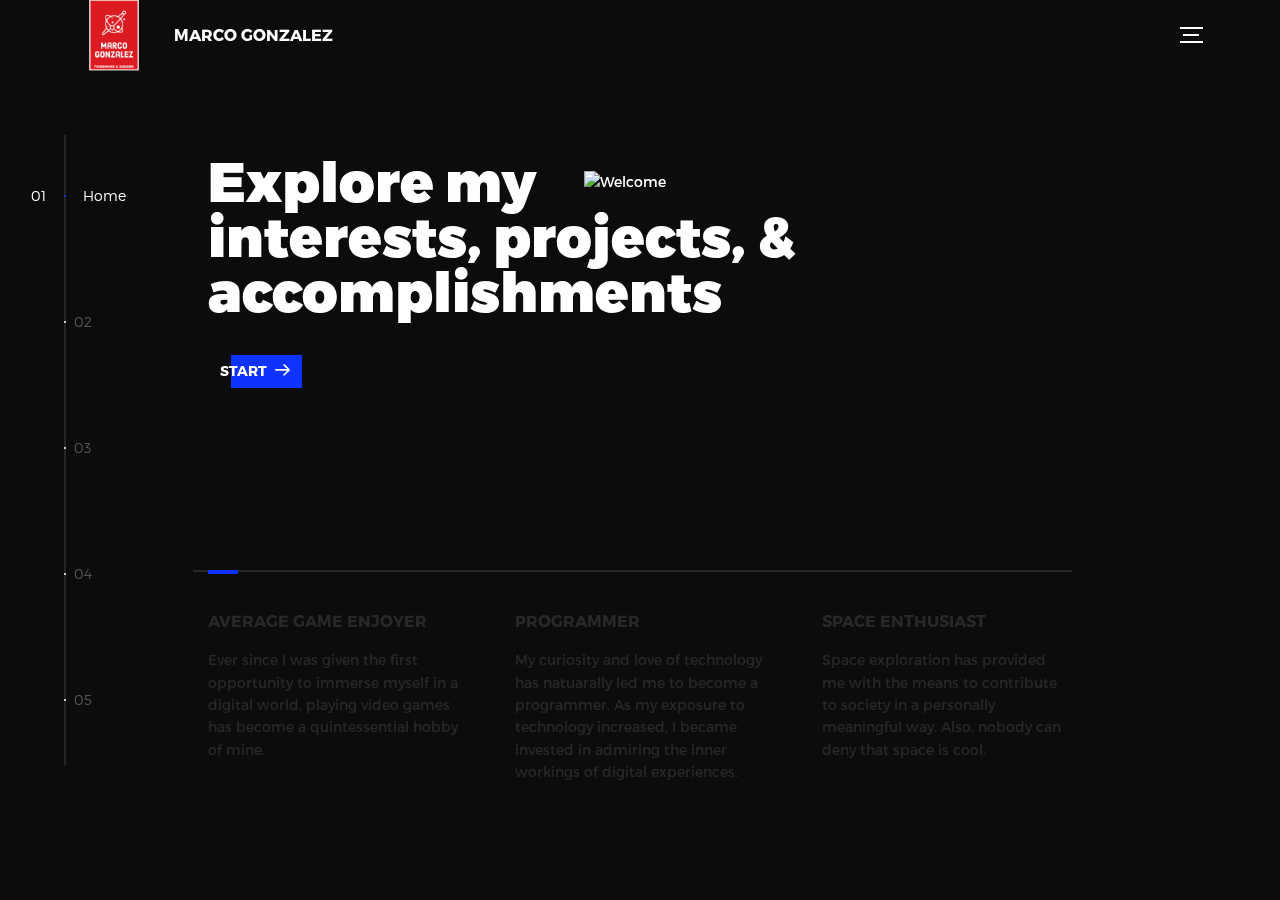
==== second.html @ ec98abfe "added new pages, added javascript - jquery animations / scripts, replaced some placeholders with act" ====
<!DOCTYPE html>
<html lang="en">
<head>
  <title>Marco Gonzalez</title>
  <meta charset="utf-8">
  <meta name="viewport" content="width=device-width, initial-scale=1">
  <meta http-equiv="X-UA-Compatible" content="IE=edge">
  <meta name="description" content="HTML5 website template">
  <meta name="keywords" content="global, template, html, sass, jquery">
  <meta name="author" content="Bucky Maler">
  <link rel="stylesheet" href="assets/css/main.css">
  <link rel="stylesheet" href="https://cdnjs.cloudflare.com/ajax/libs/font-awesome/5.15.3/css/all.min.css">
</head>

<!-- <style>
  @font-face { font-family: 'Roboto'; src: url('Roboto-Regular.ttf'); } 
    h1 {
        font-family: Roboto;
    }
</style> -->

<body>

<!-- notification for small viewports and landscape oriented smartphones -->
<div class="device-notification">
  <a class="device-notification--logo" href="#0">
    <img width="300" height="300" src="MarcoGonzalezLogo.png" alt="Marco Gonzalez Logo">
    <p>Oopsie!!!</p>
  </a>
  <p class="device-notification--message">Is this a device for ants? To view the full website switch to a larger display.</p>
</div>

<div class="perspective effect-rotate-left">
  <div class="container"><div class="outer-nav--return"></div>
    <div id="viewport" class="l-viewport">
      <div class="l-wrapper">
        <header class="header">
          <a class="header--logo" href="#0">
            <img width="100" height="100" src="MarcoGonzalezLogo.png" alt="Marco Gonzalez Logo">
            <p>Marco Gonzalez</p>
          </a>
          <button class="header--cta cta">Get Resume</button>
          <div class="header--nav-toggle">
            <span></span>
          </div>
        </header>
        <nav class="l-side-nav">
          <ul class="side-nav">
            <li class="is-active"><span>Home</span></li>
            <li><span>Works</span></li>
            <li><span>About</span></li>
            <li><span>Contact</span></li>
            <li><span>Get Resume</span></li>
          </ul>
        </nav>
        <ul class="l-main-content main-content">
          <li class="l-section section section--is-active">
            <div class="intro">
              <div class="intro--banner">
                <h1>Explore my<br>interests, projects, &<br>accomplishments</h1>
                <button class="cta">Start
                  <svg version="1.1" id="Layer_1" xmlns="http://www.w3.org/2000/svg" xmlns:xlink="http://www.w3.org/1999/xlink" x="0px" y="0px" viewBox="0 0 150 118" style="enable-background:new 0 0 150 118;" xml:space="preserve">
                  <g transform="translate(0.000000,118.000000) scale(0.100000,-0.100000)">
                    <path d="M870,1167c-34-17-55-57-46-90c3-15,81-100,194-211l187-185l-565-1c-431,0-571-3-590-13c-55-28-64-94-18-137c21-20,33-20,597-20h575l-192-193C800,103,794,94,849,39c20-20,39-29,61-29c28,0,63,30,298,262c147,144,272,271,279,282c30,51,23,60-219,304C947,1180,926,1196,870,1167z"/>
                  </g>
                  </svg>
                  <span class="btn-background"></span>
                </button>
                <!-- <img src="assets/img/introduction-visual.png" alt="Welcome"> -->
                <img width="500" height="400" src="galaxy2.png" alt="Welcome">
              </div>
              <div class="intro--options">
                <a href="#0">
                  <h3>Average Game Enjoyer</h3>
                  <p>Ever since I was given the first opportunity to immerse myself in a digital world, playing video games has become a quintessential hobby of mine.</p>
                </a>
                <a href="#0">
                  <h3>Programmer</h3>
                  <p>My curiosity and love of technology has natuarally led me to become a programmer. As my exposure to technology increased, I became invested in admiring the inner workings of digital experiences.</p>
                </a>
                <a href="#0">
                  <h3>Space Enthusiast</h3>
                  <p>Space exploration has provided me with the means to contribute to society in a personally meaningful way. Also, nobody can deny that space is cool.</p>
                </a>
              </div>
            </div>
          </li>
          <li class="l-section section">
            <div class="work" id="work">
              <h2 class="page2title">Favorite Games & Experiences</h2>
              <div class="work--lockup">
                <ul class="slider">
                  <li class="slider--item slider--item-left">
                    <a href="#0" id="Open3">
                      <div class="slider--item-image">
                        <!-- <img src="assets/img/work-victory.jpg" alt="Victory"> -->
                        <img src="present&future.png" alt="Upcoming Games">
                      </div>
                      <p class="slider--item-title">The Present & The Future</p>
                      <!-- <p class="slider--item-description">Lorem ipsum dolor sit amet, consectetur adipisicing elit sed do.</p> -->
                    </a>
                  </li>
                  <li class="slider--item slider--item-center">
                    <a href="#0" id="Open">
                      <div class="slider--item-image">
                        <img src="Nintendo2.png" alt="Wii and Nintendo DS">
                      </div>
                      <p class="slider--item-title">Nintendo</p>
                      <!-- <button id="Open">Open</button> -->
                    </a>
                  </li>
                  <li class="slider--item slider--item-right">
                    <a href="#0" id="Open2">
                      <div class="slider--item-image">
                        <img src="Lucasfilm.png" alt="Lucasfilm Logo">
                      </div>
                      <p class="slider--item-title">LucasFilm Games</p>
                      <!-- <p class="slider--item-description">Lorem ipsum dolor sit amet, consectetur adipisicing elit sed do.</p> -->
                    </a>
                  </li>
                  <li class="slider--item slider--item">
                    <a href="#0"  id="Open4">
                      <div class="slider--item-image">
                        <img src="xbox.png" alt="Xbox Logo and Consoles">
                      </div>
                      <p class="slider--item-title">Xbox & GamePass</p>
                      <p class="slider--item-description">Lorem ipsum dolor sit amet, consectetur adipisicing elit sed do.</p>
                    </a>
                  </li>
                  <li class="slider--item slider--item">
                    <a href="#0" id="Open5">
                      <div class="slider--item-image">
                        <img src="deblob2.jpg" alt="deBlob 2 Cover Art">
                      </div>
                      <p class="slider--item-title">deBlob</p>
                      <p class="slider--item-description">Lorem ipsum dolor sit amet, consectetur adipisicing elit sed do.</p>
                    </a>
                  </li>
                  <li class="slider--item slider--item">
                    <a href="#0" id="Open6">
                      <div class="slider--item-image">
                        <img src="codZombies2.jpg" alt="Call Of Duty Zombies Cover Art">
                      </div>
                      <p class="slider--item-title">Call of Duty Zombies</p>
                      <p class="slider--item-description">Lorem ipsum dolor sit amet, consectetur adipisicing elit sed do.</p>
                    </a>
                  </li>
                  <li class="slider--item slider--item">
                    <a href="#0" id="Open7">
                      <div class="slider--item-image">
                        <img src="MinecraftCoverArt.png" alt="Minecraft Cover Art">
                      </div>
                      <p class="slider--item-title">Minecraft</p>
                      <p class="slider--item-description">Lorem ipsum dolor sit amet, consectetur adipisicing elit sed do.</p>
                    </a>
                  </li>
                  <li class="slider--item slider--item">
                    <a href="#0" id="Open8">
                      <div class="slider--item-image">
                        <img src="portal2.jpg" alt="Portal 2 Cover Art">
                      </div>
                      <p class="slider--item-title">Portal 2</p>
                      <p class="slider--item-description">Lorem ipsum dolor sit amet, consectetur adipisicing elit sed do.</p>
                    </a>
                  </li>
                  <li class="slider--item slider--item">
                    <a href="#0" id="Open9">
                      <div class="slider--item-image">
                        <img src="transformersFoCArt.png" alt="Transformers: Fall of Cybertron Cover Art">
                      </div>
                      <p class="slider--item-title">Transformer: WfC & FoC</p>
                      <p class="slider--item-description">Lorem ipsum dolor sit amet, consectetur adipisicing elit sed do.</p>
                    </a>
                  </li>
                  <li class="slider--item slider--item">
                    <a href="#0" id="Open10">
                      <div class="slider--item-image">
                        <img src="destinyCoverArt.png" alt="Destiny Cover Art">
                      </div>
                      <p class="slider--item-title">Destiny</p>
                      <p class="slider--item-description">Lorem ipsum dolor sit amet, consectetur adipisicing elit sed do.</p>
                    </a>
                  </li>
                  <li class="slider--item slider--item">
                    <a href="#0" id="Open11">
                      <div class="slider--item-image">
                        <img src="falloutCoverArt.png" alt="Fallout 4 Cover Art">
                      </div>
                      <p class="slider--item-title">Fallout 4</p>
                      <p class="slider--item-description">Lorem ipsum dolor sit amet, consectetur adipisicing elit sed do.</p>
                    </a>
                  </li>
                  <li class="slider--item slider--item">
                    <a href="#0" id="Open12">
                      <div class="slider--item-image">
                        <img src="DoomCoverArt.png" alt="Doom 2016 Cover Art">
                      </div>
                      <p class="slider--item-title">Doom</p>
                      <p class="slider--item-description">Lorem ipsum dolor sit amet, consectetur adipisicing elit sed do.</p>
                    </a>
                  </li>
                  <li class="slider--item slider--item">
                    <a href="#0" id="Open13">
                      <div class="slider--item-image">
                        <img src="cyberpunkCover.jpg" alt="Cyberpunk 2077">
                      </div>
                      <p class="slider--item-title">Cyberpunk 2077</p>
                      <p class="slider--item-description">Lorem ipsum dolor sit amet, consectetur adipisicing elit sed do.</p>
                    </a>
                  </li>
                </ul>
                <div class="slider--prev">
                  <svg version="1.1" id="Layer_1" xmlns="http://www.w3.org/2000/svg" xmlns:xlink="http://www.w3.org/1999/xlink" x="0px" y="0px"
                  viewBox="0 0 150 118" style="enable-background:new 0 0 150 118;" xml:space="preserve">
                  <g transform="translate(0.000000,118.000000) scale(0.100000,-0.100000)">
                    <path d="M561,1169C525,1155,10,640,3,612c-3-13,1-36,8-52c8-15,134-145,281-289C527,41,562,10,590,10c22,0,41,9,61,29
                    c55,55,49,64-163,278L296,510h575c564,0,576,0,597,20c46,43,37,109-18,137c-19,10-159,13-590,13l-565,1l182,180
                    c101,99,187,188,193,199c16,30,12,57-12,84C631,1174,595,1183,561,1169z"/>
                  </g>
                  </svg>
                </div>
                <div class="slider--next">
                  <svg version="1.1" id="Layer_1" xmlns="http://www.w3.org/2000/svg" xmlns:xlink="http://www.w3.org/1999/xlink" x="0px" y="0px" viewBox="0 0 150 118" style="enable-background:new 0 0 150 118;" xml:space="preserve">
                  <g transform="translate(0.000000,118.000000) scale(0.100000,-0.100000)">
                    <path d="M870,1167c-34-17-55-57-46-90c3-15,81-100,194-211l187-185l-565-1c-431,0-571-3-590-13c-55-28-64-94-18-137c21-20,33-20,597-20h575l-192-193C800,103,794,94,849,39c20-20,39-29,61-29c28,0,63,30,298,262c147,144,272,271,279,282c30,51,23,60-219,304C947,1180,926,1196,870,1167z"/>
                  </g>
                  </svg>
                </div>
              </div>
              <div class="modal-container" id="modal_container">
                <div class="modal">
                  <img src="Nintendo2.png" alt="Wii and Nintendo DS">
                  <p>Like most people, my first consoles were from Nintendo. The Nintendo DS was my first video game console, 
                    and it introduced me to games that would help me formulate my preferences for games. Some of the more notable  
                    games were Star Wars Battlefront: Elite Squadrons, Mario Kart DS, New Super Mario Bros., & Lego Star Wars: The Complete Saga. 
                    My first memorable moments with video games come from some of these games. For example, I will never forget being stuck on World 8-8 
                    for months when I was trying to beat New Super Mario Bros. for my sister. Soon after the DS came the Wii, which only allowed me to explore 
                    more titles, like Wii Sports & Wii Sports Resort, while also learning that video games could also be fun when playing with friends and family. 
                    Storytelling in games became more meaningful to me with titles such as Super Mario Galaxy 2, Star Wars: The Clone Wars - Republic Heroes, Rabbids 
                    Go Home, & Wall-E. These consoles showed me how different games could offer a fun experience, but, most importantly, they left me wanting a larger 
                    and more grandeur digital experience. 
                  </p>
                  <button id="close">Close
                    <svg version="1.1" id="Layer_1" xmlns="http://www.w3.org/2000/svg" xmlns:xlink="http://www.w3.org/1999/xlink" x="0px" y="0px" viewBox="0 0 150 118" style="enable-background:new 0 0 150 118;" xml:space="preserve">
                      <g transform="translate(0.000000,118.000000) scale(0.100000,-0.100000)">
                        <path d="M870,1167c-34-17-55-57-46-90c3-15,81-100,194-211l187-185l-565-1c-431,0-571-3-590-13c-55-28-64-94-18-137c21-20,33-20,597-20h575l-192-193C800,103,794,94,849,39c20-20,39-29,61-29c28,0,63,30,298,262c147,144,272,271,279,282c30,51,23,60-219,304C947,1180,926,1196,870,1167z"/>
                      </g>
                      </svg>
                      <span class="btn-background"></span>
                  </button>
                </div>
              </div>
              <div class="modal-container" id="modal_container2">
                <div class="modal">
                  <img src="Lucasfilm.png" alt="Lucasfilm Logo">
                  <p>No ipsum dolor sit amet, consectetur adipisicing elit sed do.
                    Lorem ipsum dolor sit amet, consectetur adipisicing elit sed do.
                    Lorem ipsum dolor sit amet, consectetur adipisicing elit sed do.
                    Lorem ipsum dolor sit amet, consectetur adipisicing elit sed do.
                  </p>
                  <button id="close2">Close
                    <svg version="1.1" id="Layer_1" xmlns="http://www.w3.org/2000/svg" xmlns:xlink="http://www.w3.org/1999/xlink" x="0px" y="0px" viewBox="0 0 150 118" style="enable-background:new 0 0 150 118;" xml:space="preserve">
                      <g transform="translate(0.000000,118.000000) scale(0.100000,-0.100000)">
                        <path d="M870,1167c-34-17-55-57-46-90c3-15,81-100,194-211l187-185l-565-1c-431,0-571-3-590-13c-55-28-64-94-18-137c21-20,33-20,597-20h575l-192-193C800,103,794,94,849,39c20-20,39-29,61-29c28,0,63,30,298,262c147,144,272,271,279,282c30,51,23,60-219,304C947,1180,926,1196,870,1167z"/>
                      </g>
                      </svg>
                      <span class="btn-background"></span>
                  </button>
                </div>
              </div>
              <div class="modal-container" id="modal_container3">
                <div class="modal">
                  <img src="present&future.png" alt="Upcoming Games">
                  <p>No ipsum dolor sit amet, consectetur adipisicing elit sed do.
                    Lorem ipsum dolor sit amet, consectetur adipisicing elit sed do.
                    Lorem ipsum dolor sit amet, consectetur adipisicing elit sed do.
                    Lorem ipsum dolor sit amet, consectetur adipisicing elit sed do.
                  </p>
                  <button id="close3">Close
                    <svg version="1.1" id="Layer_1" xmlns="http://www.w3.org/2000/svg" xmlns:xlink="http://www.w3.org/1999/xlink" x="0px" y="0px" viewBox="0 0 150 118" style="enable-background:new 0 0 150 118;" xml:space="preserve">
                      <g transform="translate(0.000000,118.000000) scale(0.100000,-0.100000)">
                        <path d="M870,1167c-34-17-55-57-46-90c3-15,81-100,194-211l187-185l-565-1c-431,0-571-3-590-13c-55-28-64-94-18-137c21-20,33-20,597-20h575l-192-193C800,103,794,94,849,39c20-20,39-29,61-29c28,0,63,30,298,262c147,144,272,271,279,282c30,51,23,60-219,304C947,1180,926,1196,870,1167z"/>
                      </g>
                      </svg>
                      <span class="btn-background"></span>
                  </button>
                </div>
              </div>
              <div class="modal-container" id="modal_container4">
                <div class="modal">
                  <img src="xbox.png" alt="Xbox Logo and Consoles">
                  <p>No ipsum dolor sit amet, consectetur adipisicing elit sed do.
                    Lorem ipsum dolor sit amet, consectetur adipisicing elit sed do.
                    Lorem ipsum dolor sit amet, consectetur adipisicing elit sed do.
                    Lorem ipsum dolor sit amet, consectetur adipisicing elit sed do.
                  </p>
                  <button id="close4">Close
                    <svg version="1.1" id="Layer_1" xmlns="http://www.w3.org/2000/svg" xmlns:xlink="http://www.w3.org/1999/xlink" x="0px" y="0px" viewBox="0 0 150 118" style="enable-background:new 0 0 150 118;" xml:space="preserve">
                      <g transform="translate(0.000000,118.000000) scale(0.100000,-0.100000)">
                        <path d="M870,1167c-34-17-55-57-46-90c3-15,81-100,194-211l187-185l-565-1c-431,0-571-3-590-13c-55-28-64-94-18-137c21-20,33-20,597-20h575l-192-193C800,103,794,94,849,39c20-20,39-29,61-29c28,0,63,30,298,262c147,144,272,271,279,282c30,51,23,60-219,304C947,1180,926,1196,870,1167z"/>
                      </g>
                      </svg>
                      <span class="btn-background"></span>
                  </button>
                </div>
              </div>
              <div class="modal-container" id="modal_container5">
                <div class="modal">
                  <img src="deblob2.jpg" alt="deBlob 2 Cover Art">
                  <p>No ipsum dolor sit amet, consectetur adipisicing elit sed do.
                    Lorem ipsum dolor sit amet, consectetur adipisicing elit sed do.
                    Lorem ipsum dolor sit amet, consectetur adipisicing elit sed do.
                    Lorem ipsum dolor sit amet, consectetur adipisicing elit sed do.
                  </p>
                  <button id="close5">Close
                    <svg version="1.1" id="Layer_1" xmlns="http://www.w3.org/2000/svg" xmlns:xlink="http://www.w3.org/1999/xlink" x="0px" y="0px" viewBox="0 0 150 118" style="enable-background:new 0 0 150 118;" xml:space="preserve">
                      <g transform="translate(0.000000,118.000000) scale(0.100000,-0.100000)">
                        <path d="M870,1167c-34-17-55-57-46-90c3-15,81-100,194-211l187-185l-565-1c-431,0-571-3-590-13c-55-28-64-94-18-137c21-20,33-20,597-20h575l-192-193C800,103,794,94,849,39c20-20,39-29,61-29c28,0,63,30,298,262c147,144,272,271,279,282c30,51,23,60-219,304C947,1180,926,1196,870,1167z"/>
                      </g>
                      </svg>
                      <span class="btn-background"></span>
                  </button>
                </div>
              </div>
              <div class="modal-container" id="modal_container6">
                <div class="modal">
                  <img src="codZombies2.jpg" alt="Call Of Duty Zombies Cover Art">
                  <p>No ipsum dolor sit amet, consectetur adipisicing elit sed do.
                    Lorem ipsum dolor sit amet, consectetur adipisicing elit sed do.
                    Lorem ipsum dolor sit amet, consectetur adipisicing elit sed do.
                    Lorem ipsum dolor sit amet, consectetur adipisicing elit sed do.
                  </p>
                  <button id="close6">Close
                    <svg version="1.1" id="Layer_1" xmlns="http://www.w3.org/2000/svg" xmlns:xlink="http://www.w3.org/1999/xlink" x="0px" y="0px" viewBox="0 0 150 118" style="enable-background:new 0 0 150 118;" xml:space="preserve">
                      <g transform="translate(0.000000,118.000000) scale(0.100000,-0.100000)">
                        <path d="M870,1167c-34-17-55-57-46-90c3-15,81-100,194-211l187-185l-565-1c-431,0-571-3-590-13c-55-28-64-94-18-137c21-20,33-20,597-20h575l-192-193C800,103,794,94,849,39c20-20,39-29,61-29c28,0,63,30,298,262c147,144,272,271,279,282c30,51,23,60-219,304C947,1180,926,1196,870,1167z"/>
                      </g>
                      </svg>
                      <span class="btn-background"></span>
                  </button>
                </div>
              </div>
              <div class="modal-container" id="modal_container7">
                <div class="modal">
                  <img src="MinecraftCoverArt.png" alt="Minecraft Cover Art">
                  <p>No ipsum dolor sit amet, consectetur adipisicing elit sed do.
                    Lorem ipsum dolor sit amet, consectetur adipisicing elit sed do.
                    Lorem ipsum dolor sit amet, consectetur adipisicing elit sed do.
                    Lorem ipsum dolor sit amet, consectetur adipisicing elit sed do.
                  </p>
                  <button id="close7">Close
                    <svg version="1.1" id="Layer_1" xmlns="http://www.w3.org/2000/svg" xmlns:xlink="http://www.w3.org/1999/xlink" x="0px" y="0px" viewBox="0 0 150 118" style="enable-background:new 0 0 150 118;" xml:space="preserve">
                      <g transform="translate(0.000000,118.000000) scale(0.100000,-0.100000)">
                        <path d="M870,1167c-34-17-55-57-46-90c3-15,81-100,194-211l187-185l-565-1c-431,0-571-3-590-13c-55-28-64-94-18-137c21-20,33-20,597-20h575l-192-193C800,103,794,94,849,39c20-20,39-29,61-29c28,0,63,30,298,262c147,144,272,271,279,282c30,51,23,60-219,304C947,1180,926,1196,870,1167z"/>
                      </g>
                      </svg>
                      <span class="btn-background"></span>
                  </button>
                </div>
              </div>
              <div class="modal-container" id="modal_container8">
                <div class="modal">
                  <img src="portal2.jpg" alt="Portal 2 Cover Art">
                  <p>No ipsum dolor sit amet, consectetur adipisicing elit sed do.
                    Lorem ipsum dolor sit amet, consectetur adipisicing elit sed do.
                    Lorem ipsum dolor sit amet, consectetur adipisicing elit sed do.
                    Lorem ipsum dolor sit amet, consectetur adipisicing elit sed do.
                  </p>
                  <button id="close8">Close
                    <svg version="1.1" id="Layer_1" xmlns="http://www.w3.org/2000/svg" xmlns:xlink="http://www.w3.org/1999/xlink" x="0px" y="0px" viewBox="0 0 150 118" style="enable-background:new 0 0 150 118;" xml:space="preserve">
                      <g transform="translate(0.000000,118.000000) scale(0.100000,-0.100000)">
                        <path d="M870,1167c-34-17-55-57-46-90c3-15,81-100,194-211l187-185l-565-1c-431,0-571-3-590-13c-55-28-64-94-18-137c21-20,33-20,597-20h575l-192-193C800,103,794,94,849,39c20-20,39-29,61-29c28,0,63,30,298,262c147,144,272,271,279,282c30,51,23,60-219,304C947,1180,926,1196,870,1167z"/>
                      </g>
                      </svg>
                      <span class="btn-background"></span>
                  </button>
                </div>
              </div>
              <div class="modal-container" id="modal_container9">
                <div class="modal">
                  <img src="transformersFoCArt.png" alt="Transformers: Fall of Cybertron Cover Art">
                  <p>No ipsum dolor sit amet, consectetur adipisicing elit sed do.
                    Lorem ipsum dolor sit amet, consectetur adipisicing elit sed do.
                    Lorem ipsum dolor sit amet, consectetur adipisicing elit sed do.
                    Lorem ipsum dolor sit amet, consectetur adipisicing elit sed do.
                  </p>
                  <button id="close9">Close
                    <svg version="1.1" id="Layer_1" xmlns="http://www.w3.org/2000/svg" xmlns:xlink="http://www.w3.org/1999/xlink" x="0px" y="0px" viewBox="0 0 150 118" style="enable-background:new 0 0 150 118;" xml:space="preserve">
                      <g transform="translate(0.000000,118.000000) scale(0.100000,-0.100000)">
                        <path d="M870,1167c-34-17-55-57-46-90c3-15,81-100,194-211l187-185l-565-1c-431,0-571-3-590-13c-55-28-64-94-18-137c21-20,33-20,597-20h575l-192-193C800,103,794,94,849,39c20-20,39-29,61-29c28,0,63,30,298,262c147,144,272,271,279,282c30,51,23,60-219,304C947,1180,926,1196,870,1167z"/>
                      </g>
                      </svg>
                      <span class="btn-background"></span>
                  </button>
                </div>
              </div>
              <div class="modal-container" id="modal_container10">
                <div class="modal">
                  <img src="destinyCoverArt.png" alt="Destiny Cover Art">
                  <p>No ipsum dolor sit amet, consectetur adipisicing elit sed do.
                    Lorem ipsum dolor sit amet, consectetur adipisicing elit sed do.
                    Lorem ipsum dolor sit amet, consectetur adipisicing elit sed do.
                    Lorem ipsum dolor sit amet, consectetur adipisicing elit sed do.
                  </p>
                  <button id="close10">Close
                    <svg version="1.1" id="Layer_1" xmlns="http://www.w3.org/2000/svg" xmlns:xlink="http://www.w3.org/1999/xlink" x="0px" y="0px" viewBox="0 0 150 118" style="enable-background:new 0 0 150 118;" xml:space="preserve">
                      <g transform="translate(0.000000,118.000000) scale(0.100000,-0.100000)">
                        <path d="M870,1167c-34-17-55-57-46-90c3-15,81-100,194-211l187-185l-565-1c-431,0-571-3-590-13c-55-28-64-94-18-137c21-20,33-20,597-20h575l-192-193C800,103,794,94,849,39c20-20,39-29,61-29c28,0,63,30,298,262c147,144,272,271,279,282c30,51,23,60-219,304C947,1180,926,1196,870,1167z"/>
                      </g>
                      </svg>
                      <span class="btn-background"></span>
                  </button>
                </div>
              </div>
              <div class="modal-container" id="modal_container11">
                <div class="modal">
                  <img src="falloutCoverArt.png" alt="Fallout 4 Cover Art">
                  <p>No ipsum dolor sit amet, consectetur adipisicing elit sed do.
                    Lorem ipsum dolor sit amet, consectetur adipisicing elit sed do.
                    Lorem ipsum dolor sit amet, consectetur adipisicing elit sed do.
                    Lorem ipsum dolor sit amet, consectetur adipisicing elit sed do.
                  </p>
                  <button id="close11">Close
                    <svg version="1.1" id="Layer_1" xmlns="http://www.w3.org/2000/svg" xmlns:xlink="http://www.w3.org/1999/xlink" x="0px" y="0px" viewBox="0 0 150 118" style="enable-background:new 0 0 150 118;" xml:space="preserve">
                      <g transform="translate(0.000000,118.000000) scale(0.100000,-0.100000)">
                        <path d="M870,1167c-34-17-55-57-46-90c3-15,81-100,194-211l187-185l-565-1c-431,0-571-3-590-13c-55-28-64-94-18-137c21-20,33-20,597-20h575l-192-193C800,103,794,94,849,39c20-20,39-29,61-29c28,0,63,30,298,262c147,144,272,271,279,282c30,51,23,60-219,304C947,1180,926,1196,870,1167z"/>
                      </g>
                      </svg>
                      <span class="btn-background"></span>
                  </button>
                </div>
              </div>
              <div class="modal-container" id="modal_container12">
                <div class="modal">
                  <img src="DoomCoverArt.png" alt="Doom 2016 Cover Art">
                  <p>No ipsum dolor sit amet, consectetur adipisicing elit sed do.
                    Lorem ipsum dolor sit amet, consectetur adipisicing elit sed do.
                    Lorem ipsum dolor sit amet, consectetur adipisicing elit sed do.
                    Lorem ipsum dolor sit amet, consectetur adipisicing elit sed do.
                  </p>
                  <button id="close12">Close
                    <svg version="1.1" id="Layer_1" xmlns="http://www.w3.org/2000/svg" xmlns:xlink="http://www.w3.org/1999/xlink" x="0px" y="0px" viewBox="0 0 150 118" style="enable-background:new 0 0 150 118;" xml:space="preserve">
                      <g transform="translate(0.000000,118.000000) scale(0.100000,-0.100000)">
                        <path d="M870,1167c-34-17-55-57-46-90c3-15,81-100,194-211l187-185l-565-1c-431,0-571-3-590-13c-55-28-64-94-18-137c21-20,33-20,597-20h575l-192-193C800,103,794,94,849,39c20-20,39-29,61-29c28,0,63,30,298,262c147,144,272,271,279,282c30,51,23,60-219,304C947,1180,926,1196,870,1167z"/>
                      </g>
                      </svg>
                      <span class="btn-background"></span>
                  </button>
                </div>
              </div>
              <div class="modal-container" id="modal_container13">
                <div class="modal">
                  <img src="cyberpunkCover.jpg" alt="Cyberpunk 2077">
                  <p>No ipsum dolor sit amet, consectetur adipisicing elit sed do.
                    Lorem ipsum dolor sit amet, consectetur adipisicing elit sed do.
                    Lorem ipsum dolor sit amet, consectetur adipisicing elit sed do.
                    Lorem ipsum dolor sit amet, consectetur adipisicing elit sed do.
                  </p>
                  <button id="close13">Close
                    <svg version="1.1" id="Layer_1" xmlns="http://www.w3.org/2000/svg" xmlns:xlink="http://www.w3.org/1999/xlink" x="0px" y="0px" viewBox="0 0 150 118" style="enable-background:new 0 0 150 118;" xml:space="preserve">
                      <g transform="translate(0.000000,118.000000) scale(0.100000,-0.100000)">
                        <path d="M870,1167c-34-17-55-57-46-90c3-15,81-100,194-211l187-185l-565-1c-431,0-571-3-590-13c-55-28-64-94-18-137c21-20,33-20,597-20h575l-192-193C800,103,794,94,849,39c20-20,39-29,61-29c28,0,63,30,298,262c147,144,272,271,279,282c30,51,23,60-219,304C947,1180,926,1196,870,1167z"/>
                      </g>
                      </svg>
                      <span class="btn-background"></span>
                  </button>
                </div>
              </div>

            </div>
          </li>
          <li class="l-section section">
            <div class="about">
              <div class="about--banner">
                <h2>We<br>believe in<br>passionate<br>people</h2>
                <a href="#0">Career
                  <span>
                    <svg version="1.1" id="Layer_1" xmlns="http://www.w3.org/2000/svg" xmlns:xlink="http://www.w3.org/1999/xlink" x="0px" y="0px" viewBox="0 0 150 118" style="enable-background:new 0 0 150 118;" xml:space="preserve">
                    <g transform="translate(0.000000,118.000000) scale(0.100000,-0.100000)">
                      <path d="M870,1167c-34-17-55-57-46-90c3-15,81-100,194-211l187-185l-565-1c-431,0-571-3-590-13c-55-28-64-94-18-137c21-20,33-20,597-20h575l-192-193C800,103,794,94,849,39c20-20,39-29,61-29c28,0,63,30,298,262c147,144,272,271,279,282c30,51,23,60-219,304C947,1180,926,1196,870,1167z"/>
                    </g>
                    </svg>
                  </span>
                </a>
                <img src="assets/img/about-visual.png" alt="About Us">
              </div>
              <div class="about--options">
                <a href="#0">
                  <h3>Winners</h3>
                </a>
                <a href="#0">
                  <h3>Philosophy</h3>
                </a>
                <a href="#0">
                  <h3>History</h3>
                </a>
              </div>
            </div>
          </li>
          <li class="l-section section">
            <div class="contact">
              <div class="contact--lockup">
                <div class="modal">
                  <div class="modal--information">
                    <p>Pawia 5, 31-154 Kraków, Poland</p>
                    <a href="mailto:ouremail@gmail.com">ouremail@gmail.com</a>
                    <a href="tel:+148126287560">+48 12 628 75 60</a>
                  </div>
                  <ul class="modal--options">
                    <li><a href="#0">Bēhance</a></li>
                    <li><a href="#0">dribbble</a></li>
                    <li><a href="mailto:ouremail@gmail.com">Contact Us</a></li>
                  </ul>
                </div>
              </div>
            </div>
          </li>
          <li class="l-section section">
            <div class="hire">
              <h2>You want us to do</h2>
              <!-- checkout formspree.io for easy form setup -->
              <form class="work-request">
                <div class="work-request--options">
                  <span class="options-a">
                    <input id="opt-1" type="checkbox" value="app design">
                    <label for="opt-1">
                      <svg version="1.1" id="Layer_1" xmlns="http://www.w3.org/2000/svg" xmlns:xlink="http://www.w3.org/1999/xlink" x="0px" y="0px"
                      viewBox="0 0 150 111" style="enable-background:new 0 0 150 111;" xml:space="preserve">
                      <g transform="translate(0.000000,111.000000) scale(0.100000,-0.100000)">
                        <path d="M950,705L555,310L360,505C253,612,160,700,155,700c-6,0-44-34-85-75l-75-75l278-278L550-5l475,475c261,261,475,480,475,485c0,13-132,145-145,145C1349,1100,1167,922,950,705z"/>
                      </g>
                      </svg>
                      App Design
                    </label>
                    <input id="opt-2" type="checkbox" value="graphic design">
                    <label for="opt-2">
                      <svg version="1.1" id="Layer_1" xmlns="http://www.w3.org/2000/svg" xmlns:xlink="http://www.w3.org/1999/xlink" x="0px" y="0px"
                      viewBox="0 0 150 111" style="enable-background:new 0 0 150 111;" xml:space="preserve">
                      <g transform="translate(0.000000,111.000000) scale(0.100000,-0.100000)">
                        <path d="M950,705L555,310L360,505C253,612,160,700,155,700c-6,0-44-34-85-75l-75-75l278-278L550-5l475,475c261,261,475,480,475,485c0,13-132,145-145,145C1349,1100,1167,922,950,705z"/>
                      </g>
                      </svg>
                      Graphic Design
                    </label>
                    <input id="opt-3" type="checkbox" value="motion design">
                    <label for="opt-3">
                      <svg version="1.1" id="Layer_1" xmlns="http://www.w3.org/2000/svg" xmlns:xlink="http://www.w3.org/1999/xlink" x="0px" y="0px"
                      viewBox="0 0 150 111" style="enable-background:new 0 0 150 111;" xml:space="preserve">
                      <g transform="translate(0.000000,111.000000) scale(0.100000,-0.100000)">
                        <path d="M950,705L555,310L360,505C253,612,160,700,155,700c-6,0-44-34-85-75l-75-75l278-278L550-5l475,475c261,261,475,480,475,485c0,13-132,145-145,145C1349,1100,1167,922,950,705z"/>
                      </g>
                      </svg>
                      Motion Design
                    </label>
                  </span>
                  <span class="options-b">
                    <input id="opt-4" type="checkbox" value="ux design">
                    <label for="opt-4">
                      <svg version="1.1" id="Layer_1" xmlns="http://www.w3.org/2000/svg" xmlns:xlink="http://www.w3.org/1999/xlink" x="0px" y="0px"
                      viewBox="0 0 150 111" style="enable-background:new 0 0 150 111;" xml:space="preserve">
                      <g transform="translate(0.000000,111.000000) scale(0.100000,-0.100000)">
                        <path d="M950,705L555,310L360,505C253,612,160,700,155,700c-6,0-44-34-85-75l-75-75l278-278L550-5l475,475c261,261,475,480,475,485c0,13-132,145-145,145C1349,1100,1167,922,950,705z"/>
                      </g>
                      </svg>
                      UX Design
                    </label>
                    <input id="opt-5" type="checkbox" value="webdesign">
                    <label for="opt-5">
                      <svg version="1.1" id="Layer_1" xmlns="http://www.w3.org/2000/svg" xmlns:xlink="http://www.w3.org/1999/xlink" x="0px" y="0px"
                      viewBox="0 0 150 111" style="enable-background:new 0 0 150 111;" xml:space="preserve">
                      <g transform="translate(0.000000,111.000000) scale(0.100000,-0.100000)">
                        <path d="M950,705L555,310L360,505C253,612,160,700,155,700c-6,0-44-34-85-75l-75-75l278-278L550-5l475,475c261,261,475,480,475,485c0,13-132,145-145,145C1349,1100,1167,922,950,705z"/>
                      </g>
                      </svg>
                      Webdesign
                    </label>
                    <input id="opt-6" type="checkbox" value="marketing">
                    <label for="opt-6">
                      <svg version="1.1" id="Layer_1" xmlns="http://www.w3.org/2000/svg" xmlns:xlink="http://www.w3.org/1999/xlink" x="0px" y="0px"
                      viewBox="0 0 150 111" style="enable-background:new 0 0 150 111;" xml:space="preserve">
                      <g transform="translate(0.000000,111.000000) scale(0.100000,-0.100000)">
                        <path d="M950,705L555,310L360,505C253,612,160,700,155,700c-6,0-44-34-85-75l-75-75l278-278L550-5l475,475c261,261,475,480,475,485c0,13-132,145-145,145C1349,1100,1167,922,950,705z"/>
                      </g>
                      </svg>
                      Marketing
                    </label>
                  </span>
                </div>
                <div class="work-request--information">
                  <div class="information-name">
                    <input id="name" type="text" spellcheck="false">
                    <label for="name">Name</label>
                  </div>
                  <div class="information-email">
                    <input id="email" type="email" spellcheck="false">
                    <label for="email">Email</label>
                  </div>
                </div>
                <input type="submit" value="Send Request">
              </form>
            </div>
          </li>
        </ul>
      </div>
    </div>
  </div>
  <ul class="outer-nav">
    <li class="is-active">Home</li>
    <li>Works</li>
    <li>About</li>
    <li>Contact</li>
    <li>Hire us</li>
  </ul>
</div>

<script src="https://ajax.googleapis.com/ajax/libs/jquery/2.2.4/jquery.min.js"></script>
<script>window.jQuery || document.write('<script src="assets/js/vendor/jquery-2.2.4.min.js"><\/script>')</script>
<script src="assets/js/functions-min.js"></script>
</body>
</html>
---- assets/css/main.css ----
@charset "UTF-8";
@font-face {
  font-family: 'Montserrat';
  src: url("fonts/Montserrat-Black.eot");
  src: local("☺"), url("fonts/Montserrat-Black.woff") format("woff"), url("fonts/Montserrat-Black.ttf") format("truetype"), url("fonts/Montserrat-Black.svg") format("svg");
  font-weight: 900;
  font-style: normal;
}

@font-face {
  font-family: 'Montserrat';
  src: url("fonts/Montserrat-Bold.eot");
  src: local("☺"), url("fonts/Montserrat-Bold.woff") format("woff"), url("fonts/Montserrat-Bold.ttf") format("truetype"), url("fonts/Montserrat-Bold.svg") format("svg");
  font-weight: 700;
  font-style: normal;
}

@font-face {
  font-family: 'Montserrat';
  src: url("fonts/Montserrat-Regular.eot");
  src: local("☺"), url("fonts/Montserrat-Regular.woff") format("woff"), url("fonts/Montserrat-Regular.ttf") format("truetype"), url("fonts/Montserrat-Regular.svg") format("svg");
  font-weight: 400;
  font-style: normal;
}

@font-face {
  font-family: 'Montserrat';
  src: url("fonts/Montserrat-Light.eot");
  src: local("☺"), url("fonts/Montserrat-Light.woff") format("woff"), url("fonts/Montserrat-Light.ttf") format("truetype"), url("fonts/Montserrat-Light.svg") format("svg");
  font-weight: 300;
  font-style: normal;
}

/*! normalize.css v3.0.2 | MIT License | git.io/normalize */
html {
  font-family: sans-serif;
  -ms-text-size-adjust: 100%;
  -webkit-text-size-adjust: 100%;
}

body {
  margin: 0;
}

article,
aside,
details,
figcaption,
figure,
footer,
header,
hgroup,
main,
menu,
nav,
section,
summary {
  display: block;
}

audio,
canvas,
progress,
video {
  display: inline-block;
  vertical-align: baseline;
}

audio:not([controls]) {
  display: none;
  height: 0;
}

[hidden],
template {
  display: none;
}

a {
  background-color: transparent;
}

a:active,
a:hover {
  outline: 0;
}

abbr[title] {
  border-bottom: 1px dotted;
}

b,
strong {
  font-weight: bold;
}

dfn {
  font-style: italic;
}

h1 {
  font-size: 2em;
  margin: 0.67em 0;
}

mark {
  background: #ff0;
  color: #000;
}

small {
  font-size: 80%;
}

sub,
sup {
  font-size: 75%;
  line-height: 0;
  position: relative;
  vertical-align: baseline;
}

sup {
  top: -0.5em;
}

sub {
  bottom: -0.25em;
}

img {
  border: 0;
}

svg:not(:root) {
  overflow: hidden;
}

figure {
  margin: 1em 40px;
}

hr {
  -webkit-box-sizing: content-box;
          box-sizing: content-box;
  height: 0;
}

pre {
  overflow: auto;
}

code,
kbd,
pre,
samp {
  font-family: monospace, monospace;
  font-size: 1em;
}

button,
input,
optgroup,
select,
textarea {
  color: inherit;
  font: inherit;
  margin: 0;
}

button {
  overflow: visible;
}

button,
select {
  text-transform: none;
}

button,
html input[type="button"],
input[type="reset"],
input[type="submit"] {
  -webkit-appearance: button;
  cursor: pointer;
}

button[disabled],
html input[disabled] {
  cursor: default;
}

button::-moz-focus-inner,
input::-moz-focus-inner {
  border: 0;
  padding: 0;
}

input {
  line-height: normal;
}

input[type="checkbox"],
input[type="radio"] {
  -webkit-box-sizing: border-box;
          box-sizing: border-box;
  padding: 0;
}

input[type="number"]::-webkit-inner-spin-button,
input[type="number"]::-webkit-outer-spin-button {
  height: auto;
}

input[type="search"] {
  -webkit-appearance: textfield;
  -webkit-box-sizing: content-box;
  box-sizing: content-box;
}

input[type="search"]::-webkit-search-cancel-button,
input[type="search"]::-webkit-search-decoration {
  -webkit-appearance: none;
}

fieldset {
  border: 1px solid #c0c0c0;
  margin: 0 2px;
  padding: 0.35em 0.625em 0.75em;
}

legend {
  border: 0;
  padding: 0;
}

textarea {
  overflow: auto;
}

optgroup {
  font-weight: bold;
}

table {
  border-collapse: collapse;
  border-spacing: 0;
}

td,
th {
  padding: 0;
}

::-moz-selection {
  background: #FFF498;
}

::selection {
  background: #FFF498;
}

::-moz-selection {
  background: #FFF498;
}

img::-moz-selection {
  background: transparent;
}

img::selection {
  background: transparent;
}

img::-moz-selection {
  background: transparent;
}

body {
  -webkit-tap-highlight-color: #FFF498;
}

body {
  background-color: #0c0c0c;
  font-size: 14px;
  line-height: 1.6;
  font-family: "Montserrat", sans-serif;
  color: #fff;
  -webkit-font-smoothing: antialiased;
  -webkit-text-size-adjust: 100%;
}

.l-viewport {
  position: relative;
  width: 100%;
  height: 100vh;
  -webkit-box-shadow: 0 0 45px 5px rgba(0, 0, 0, 0.85);
          box-shadow: 0 0 45px 5px rgba(0, 0, 0, 0.85);
  overflow: hidden;
}

.l-wrapper {
  position: relative;
  width: 1440px;
  max-width: 90%;
  height: 100%;
  margin: 0 auto;
}

.l-side-nav {
  position: absolute;
  left: 0;
  display: -webkit-box;
  display: -ms-flexbox;
  display: flex;
  height: 100%;
  -webkit-box-align: center;
      -ms-flex-align: center;
          align-items: center;
}

.l-side-nav::before {
  content: "";
  position: absolute;
  top: 50%;
  left: 0;
  -webkit-transform: translateY(-50%);
          transform: translateY(-50%);
  width: 2px;
  height: 70%;
  max-height: 750px;
  background-color: #555;
  opacity: .35;
  z-index: 10;
}

@media (max-width: 1180px) {
  .l-side-nav {
    display: none;
  }
}

.l-main-content {
  position: relative;
  width: 100%;
  height: 100%;
  margin: 0;
  padding: 0;
  list-style: none;
}

.l-section {
  position: absolute;
  width: 100%;
  height: 100%;
}

.device-notification {
  display: none;
  position: fixed;
  top: 0;
  left: 0;
  width: 100%;
  height: 100%;
  -webkit-box-orient: vertical;
  -webkit-box-direction: normal;
      -ms-flex-direction: column;
          flex-direction: column;
  -webkit-box-align: center;
      -ms-flex-align: center;
          align-items: center;
  -webkit-box-pack: center;
      -ms-flex-pack: center;
          justify-content: center;
  background-color: #0c0c0c;
  z-index: 12;
}

.device-notification--logo {
  display: -webkit-box;
  display: -ms-flexbox;
  display: flex;
  -webkit-box-align: center;
      -ms-flex-align: center;
          align-items: center;
  text-decoration: none;
  color: #fff;
}

.device-notification--logo p {
  margin: 0 0 0 10px;
  font-size: 16px;
  font-weight: 700;
  text-transform: uppercase;
}

.device-notification--message {
  width: 70%;
  margin: 30px 0 0 0;
  font-weight: 700;
  text-align: center;
}

@media (max-width: 767px) and (min-width: 601px) and (max-height: 680px) {
  .device-notification {
    display: -webkit-box;
    display: -ms-flexbox;
    display: flex;
  }
}

@media (max-width: 600px) and (min-width: 480px) and (max-height: 580px) {
  .device-notification {
    display: -webkit-box;
    display: -ms-flexbox;
    display: flex;
  }
}

@media (max-width: 736px) and (min-width: 360px) and (orientation: landscape) {
  .device-notification {
    display: -webkit-box;
    display: -ms-flexbox;
    display: flex;
  }
}

@media (max-width: 359px) {
  .device-notification {
    display: -webkit-box;
    display: -ms-flexbox;
    display: flex;
  }
}

.section {
  opacity: 0;
  visibility: hidden;
  -webkit-transition: opacity .4s ease-in-out, visibility 0s .4s;
  transition: opacity .4s ease-in-out, visibility 0s .4s;
}

.section--is-active {
  opacity: 1;
  visibility: visible;
  z-index: 1;
  -webkit-transition: opacity .4s ease-in-out .4s;
  transition: opacity .4s ease-in-out .4s;
}

.section--next {
  -webkit-transform: translateY(-45px);
          transform: translateY(-45px);
  -webkit-transition: -webkit-transform .4s ease-in-out;
  transition: -webkit-transform .4s ease-in-out;
  transition: transform .4s ease-in-out;
  transition: transform .4s ease-in-out, -webkit-transform .4s ease-in-out;
}

.section--prev {
  -webkit-transform: translateY(45px);
          transform: translateY(45px);
  -webkit-transition: -webkit-transform .4s ease-in-out;
  transition: -webkit-transform .4s ease-in-out;
  transition: transform .4s ease-in-out;
  transition: transform .4s ease-in-out, -webkit-transform .4s ease-in-out;
}

.header {
  position: absolute;
  top: 0;
  left: 0;
  display: -webkit-box;
  display: -ms-flexbox;
  display: flex;
  width: 100%;
  height: 70px;
  -webkit-box-align: center;
      -ms-flex-align: center;
          align-items: center;
  -webkit-box-pack: justify;
      -ms-flex-pack: justify;
          justify-content: space-between;
  z-index: 10;
}

.header--logo {
  display: -webkit-box;
  display: -ms-flexbox;
  display: flex;
  -webkit-box-align: center;
      -ms-flex-align: center;
          align-items: center;
  text-decoration: none;
  color: #fff;
}

.header--logo p {
  margin: 0 0 0 10px;
  font-size: 16px;
  font-weight: 700;
  text-transform: uppercase;
}

.header--nav-toggle {
  display: -webkit-box;
  display: -ms-flexbox;
  display: flex;
  width: 50px;
  height: 50px;
  -webkit-box-orient: vertical;
  -webkit-box-direction: normal;
      -ms-flex-direction: column;
          flex-direction: column;
  -webkit-box-align: center;
      -ms-flex-align: center;
          align-items: center;
  -webkit-box-pack: center;
      -ms-flex-pack: center;
          justify-content: center;
  cursor: pointer;
}

.header--nav-toggle span, .header--nav-toggle::before, .header--nav-toggle::after {
  content: "";
  position: relative;
  width: 16px;
  height: 2px;
  background-color: #fff;
}

.header--nav-toggle::before {
  bottom: 5px;
  width: 23px;
}

.header--nav-toggle::after {
  top: 5px;
  width: 23px;
}

.header--cta {
  position: absolute;
  top: 50%;
  left: 50%;
  -webkit-transform: translate(-50%, -50%);
          transform: translate(-50%, -50%);
  padding: 0 20px;
  line-height: 30px;
  text-decoration: none;
  color: #fff;
  font-weight: 700;
  text-transform: uppercase;
  background-color: #0f33ff;
  border: none;
  opacity: 0;
  visibility: hidden;
  -webkit-transition: opacity .4s ease-in-out, visibility 0s .4s;
  transition: opacity .4s ease-in-out, visibility 0s .4s;
}

.header--cta:focus {
  outline: none;
}

.header--cta.is-active {
  opacity: 1;
  visibility: visible;
  -webkit-transition: opacity .4s ease-in-out .4s;
  transition: opacity .4s ease-in-out .4s;
}

@media (max-width: 767px) {
  .header--cta {
    display: none;
  }
}

.side-nav {
  position: relative;
  display: -webkit-box;
  display: -ms-flexbox;
  display: flex;
  width: 100px;
  height: 70%;
  max-height: 750px;
  -webkit-box-orient: vertical;
  -webkit-box-direction: normal;
      -ms-flex-direction: column;
          flex-direction: column;
  -ms-flex-pack: distribute;
      justify-content: space-around;
  margin: 0;
  padding: 0;
  list-style-position: inside;
  z-index: 10;
}

.side-nav > li {
  position: relative;
  top: -5px;
  color: #fff;
  font-size: 6px;
  cursor: pointer;
}

.side-nav > li span {
  position: relative;
  top: 3px;
  left: 10px;
  color: #fff;
  font-size: 14px;
  font-weight: 300;
  opacity: 0;
  visibility: hidden;
}

.side-nav > li::before {
  position: absolute;
  top: 3px;
  left: 10px;
  color: #555;
  font-size: 14px;
  font-weight: 300;
}

.side-nav li:nth-child(1)::before {
  content: "01";
}

.side-nav li:nth-child(2)::before {
  content: "02";
}

.side-nav li:nth-child(3)::before {
  content: "03";
}

.side-nav li:nth-child(4)::before {
  content: "04";
}

.side-nav li:nth-child(5)::before {
  content: "05";
}

.side-nav li.is-active {
  color: #0f33ff;
  -webkit-transition: color .4s ease-in-out;
  transition: color .4s ease-in-out;
}

.side-nav li.is-active span {
  opacity: 1;
  visibility: visible;
  -webkit-transition: opacity .4s ease-in-out;
  transition: opacity .4s ease-in-out;
}

.side-nav li.is-active::before {
  left: -33px;
  color: #fff;
}

.intro {
  position: relative;
  display: -webkit-box;
  display: -ms-flexbox;
  display: flex;
  width: 900px;
  max-width: 75%;
  height: 100%;
  -webkit-box-orient: vertical;
  -webkit-box-direction: normal;
      -ms-flex-direction: column;
          flex-direction: column;
  -webkit-box-pack: center;
      -ms-flex-pack: center;
          justify-content: center;
  margin: 0 auto;
}

@media (max-width: 1180px) {
  .intro {
    max-width: 100%;
  }
}

.intro--banner {
  position: relative;
  height: 475px;
}

.intro--banner::before {
  content: "";
  position: absolute;
  bottom: 20px;
  left: -15px;
  right: 0;
  height: 2px;
  background-color: #282828;
}

.intro--banner::after {
  content: "";
  position: absolute;
  bottom: 18px;
  left: 0;
  width: 30px;
  height: 4px;
  background-color: #0f33ff;
}

.intro--banner h1 {
  position: relative;
  font-size: 55px;
  font-weight: 900;
  line-height: 1;
  z-index: 1;
}

.intro--banner button {
  position: relative;
  padding: 5px 17px 5px 12px;
  font-weight: 700;
  text-transform: uppercase;
  background-color: transparent;
  border: none;
}

.intro--banner button .btn-background {
  position: absolute;
  top: 0;
  left: 23px;
  right: 0;
  height: 100%;
  background-color: #0f33ff;
  z-index: -1;
  -webkit-transition: left .2s ease-in-out;
  transition: left .2s ease-in-out;
}

.intro--banner button:hover .btn-background {
  left: 0;
}

.intro--banner button:focus {
  outline: none;
}

.intro--banner button svg {
  position: relative;
  left: 5px;
  width: 15px;
  fill: #fff;
}

.intro--banner img {
  position: absolute;
  bottom: 21px;
  right: -12px;
}

.intro--options {
  display: -webkit-box;
  display: -ms-flexbox;
  display: flex;
  -webkit-box-pack: justify;
      -ms-flex-pack: justify;
          justify-content: space-between;
  margin: 0;
  padding: 0;
  list-style: none;
}

.intro--options > a {
  max-width: 250px;
  text-decoration: none;
  color: #282828;
  -webkit-transition: color .2s ease-in-out;
  transition: color .2s ease-in-out;
}

.intro--options > a:hover {
  color: #fff;
}

.intro--options h3 {
  font-size: 16px;
  text-transform: uppercase;
}

.intro--options p {
  margin-bottom: 0;
}

@media (max-width: 900px) {
  .intro--banner {
    height: 380px;
  }
  .intro--banner h1 {
    font-size: 55px;
  }
  .intro--banner img {
    width: 430px;
  }
  .intro--options > a {
    margin-right: 30px;
  }
  .intro--options > a:last-child {
    margin-right: 0;
  }
}

@media (max-width: 767px) {
  .intro--banner {
    height: 305px;
  }
  .intro--banner h1 {
    font-size: 44px;
  }
  .intro--banner img {
    width: 330px;
  }
  .intro--options {
    display: block;
  }
  .intro--options > a {
    display: block;
    max-width: 100%;
    margin: 0 0 30px 0;
  }
  .intro--options > a:last-child {
    margin-bottom: 0;
  }
}

@media (max-width: 600px) {
  .intro--banner {
    height: 360px;
  }
  .intro--banner h1 {
    font-size: 55px;
  }
  .intro--banner img {
    display: none;
  }
}

@media (max-width: 600px) and (max-height: 750px) {
  .intro--banner {
    height: auto;
  }
  .intro--banner::before, .intro--banner::after {
    display: none;
  }
  .intro--banner h1 {
    margin-top: 0;
  }
  .intro--options {
    display: none;
  }
}

.work {
  position: relative;
  display: -webkit-box;
  display: -ms-flexbox;
  display: flex;
  width: 960px;
  max-width: 80%;
  height: 100%;
  -webkit-box-orient: vertical;
  -webkit-box-direction: normal;
      -ms-flex-direction: column;
          flex-direction: column;
  -webkit-box-pack: center;
      -ms-flex-pack: center;
          justify-content: center;
  margin: 0 auto;
}

@media (max-width: 1180px) {
  .work {
    max-width: 100%;
  }
}

.work button {
  border: none;
}

.work .modal-container {
  display: -webkit-box;
  display: -ms-flexbox;
  display: flex;
  -webkit-box-align: center;
      -ms-flex-align: center;
          align-items: center;
  -webkit-box-pack: center;
      -ms-flex-pack: center;
          justify-content: center;
  position: fixed;
  opacity: 0;
  pointer-events: none;
  top: 20px;
  left: 0;
  z-index: 1;
  height: 100vh;
  width: 100vw;
  -webkit-transition: opacity 0.3s ease;
  transition: opacity 0.3s ease;
}

.work .modal-container.show {
  pointer-events: auto;
  opacity: 1;
}

.work .work--lockup.blur {
  -webkit-filter: blur(5px);
          filter: blur(5px);
}

.work .page2title.blur {
  -webkit-filter: blur(5px);
          filter: blur(5px);
}

.work .modal {
  background-color: #111010fb;
  border-radius: 40px;
  -webkit-box-shadow: 0 0 30px rgba(255, 255, 255, 0.8);
          box-shadow: 0 0 30px rgba(255, 255, 255, 0.8);
  padding: 50px 50px;
  width: 900px;
  height: 520px;
  max-width: 100%;
  text-align: left;
}

.work .modal p {
  color: #fff;
  font-size: 15px;
}

.work .modal img {
  width: 385px;
  height: 515px;
  top: -50px;
  float: left;
  margin: 0 20px 0 15px;
  border-radius: 10px;
  -webkit-box-shadow: 3px 6px 6px rgba(32, 32, 32, 0.2);
          box-shadow: 3px 6px 6px rgba(32, 32, 32, 0.2);
}

.work .modal button {
  position: relative;
  padding: 5px 17px 5px 12px;
  font-weight: 700;
  text-transform: uppercase;
  background-color: #0f33ff;
  border: none;
}

.work .modal button .btn-background {
  position: absolute;
  top: 0;
  left: 23px;
  right: 0;
  height: 100%;
  background-color: #0f33ff;
  z-index: -1;
  -webkit-transition: left .2s ease-in-out;
  transition: left .2s ease-in-out;
}

.work .modal button:hover {
  background-color: #8f0000;
  padding: 6px 18px 6px 13px;
}

.work .modal button:hover .btn-background {
  left: 0;
}

.work .modal button:focus {
  outline: none;
}

.work .modal button svg {
  position: relative;
  left: 5px;
  width: 15px;
  fill: #fff;
}

.work h2 {
  margin: 0 0 20px 0;
  font-size: 30px;
  text-align: center;
}

.work--lockup {
  position: relative;
}

.work--lockup .slider {
  position: relative;
  display: -webkit-box;
  display: -ms-flexbox;
  display: flex;
  width: 80%;
  margin: 0 auto;
  padding: 0;
  list-style: none;
}

.work--lockup .slider--item {
  position: absolute;
  display: none;
  text-align: center;
}

.work--lockup .slider--item a {
  text-decoration: none;
  color: #858585;
}

.work--lockup .slider--item-title {
  margin-top: 10px;
  font-size: 12px;
  font-weight: 700;
  text-transform: uppercase;
}

.work--lockup .slider--item-description {
  display: none;
  max-width: 250px;
  margin: 0 auto;
}

.work--lockup .slider--item-image {
  width: 150px;
  height: 185px;
  margin: 0 auto;
  border-radius: 5%;
  overflow: hidden;
}

.work--lockup .slider--item-image img {
  width: 100%;
}

.work--lockup .slider--item-left {
  top: 50%;
  left: 0;
  -webkit-transform: translateY(-50%);
          transform: translateY(-50%);
  display: block;
}

.work--lockup .slider--item-right {
  top: 50%;
  right: 0;
  -webkit-transform: translateY(-50%);
          transform: translateY(-50%);
  display: block;
  position: absolute;
  z-index: -11;
}

.work--lockup .slider--item-center {
  position: relative;
  top: 30px;
  left: 50%;
  -webkit-transform: translateX(-50%);
          transform: translateX(-50%);
  display: block;
}

.work--lockup .slider--item-center a {
  color: #fff;
}

.work--lockup .slider--item-center .slider--item-title {
  margin-top: 25px;
  font-size: 16px;
}

.work--lockup .slider--item-center .slider--item-description {
  display: block;
}

.work--lockup .slider--item-center .slider--item-image {
  width: 300px;
  height: 375px;
}

.work--lockup .slider--next,
.work--lockup .slider--prev {
  position: absolute;
  top: 160px;
  display: -webkit-box;
  display: -ms-flexbox;
  display: flex;
  width: 50px;
  height: 50px;
  -webkit-box-align: center;
      -ms-flex-align: center;
          align-items: center;
  -webkit-box-pack: center;
      -ms-flex-pack: center;
          justify-content: center;
  background-color: #282828;
  border-radius: 50%;
  cursor: pointer;
}

.work--lockup .slider--next svg,
.work--lockup .slider--prev svg {
  width: 20px;
  fill: #fff;
}

.work--lockup .slider--next {
  right: 0;
}

.work--lockup .slider--prev {
  left: 0;
}

@media (max-width: 900px) {
  .work {
    display: -webkit-box;
    display: -ms-flexbox;
    display: flex;
    -webkit-box-align: center;
        -ms-flex-align: center;
            align-items: center;
    -webkit-box-pack: center;
        -ms-flex-pack: center;
            justify-content: center;
    position: fixed;
    opacity: 0;
    pointer-events: none;
    top: 20px;
    left: 0;
    z-index: 1;
    height: 50vh;
    width: 50vw;
    -webkit-transition: opacity 0.3s ease;
    transition: opacity 0.3s ease;
  }
  .work--lockup .slider--item-image {
    width: 120px;
    height: 120px;
  }
  .work--lockup .slider--item-center .slider--item-image {
    width: 240px;
    height: 240px;
  }
  .work--lockup .slider--next,
  .work--lockup .slider--prev {
    top: 130px;
  }
  .modal-container.show {
    pointer-events: auto;
    opacity: 1;
  }
  .work--lockup.blur {
    -webkit-filter: blur(5px);
            filter: blur(5px);
  }
  .page2title.blur {
    -webkit-filter: blur(5px);
            filter: blur(5px);
  }
  .modal {
    background-color: #111010fb;
    border-radius: 40px;
    -webkit-box-shadow: 0 0 30px rgba(255, 255, 255, 0.8);
            box-shadow: 0 0 30px rgba(255, 255, 255, 0.8);
    padding: 50px 50px;
    width: 600px;
    height: 220px;
    max-width: 100%;
    text-align: left;
  }
  .modal p {
    color: #fff;
  }
  .modal img {
    width: 200px;
    height: 415px;
    top: -50px;
    float: left;
    margin: 0 20px 0 15px;
    border-radius: 10px;
    -webkit-box-shadow: 0 8px 6px rgba(0, 0, 0, 0.2);
            box-shadow: 0 8px 6px rgba(0, 0, 0, 0.2);
  }
}

@media (max-width: 767px) {
  .work--lockup .slider {
    width: 75%;
  }
  .work--lockup .slider--item-image {
    width: 90px;
    height: 90px;
  }
  .work--lockup .slider--item-center .slider--item-image {
    width: 190px;
    height: 190px;
  }
  .work--lockup .slider--next,
  .work--lockup .slider--prev {
    top: 105px;
  }
  .work .modal-container {
    display: -webkit-box;
    display: -ms-flexbox;
    display: flex;
    -webkit-box-align: center;
        -ms-flex-align: center;
            align-items: center;
    -webkit-box-pack: center;
        -ms-flex-pack: center;
            justify-content: center;
    position: fixed;
    opacity: 0;
    pointer-events: none;
    top: 20px;
    left: 0;
    z-index: 1;
    height: 30vh;
    width: 30vw;
    -webkit-transition: opacity 0.3s ease;
    transition: opacity 0.3s ease;
  }
  .work .modal-container.show {
    pointer-events: auto;
    opacity: 1;
  }
  .work .work--lockup.blur {
    -webkit-filter: blur(5px);
            filter: blur(5px);
  }
  .work .page2title.blur {
    -webkit-filter: blur(5px);
            filter: blur(5px);
  }
  .work .modal {
    background-color: #111010fb;
    border-radius: 40px;
    -webkit-box-shadow: 0 0 30px rgba(255, 255, 255, 0.8);
            box-shadow: 0 0 30px rgba(255, 255, 255, 0.8);
    padding: 50px 50px;
    width: 500px;
    height: 120px;
    max-width: 100%;
    text-align: left;
  }
  .work .modal p {
    color: #fff;
  }
  .work .modal img {
    width: 200px;
    height: 415px;
    top: -50px;
    float: left;
    margin: 0 20px 0 15px;
    border-radius: 10px;
    -webkit-box-shadow: 0 8px 6px rgba(0, 0, 0, 0.2);
            box-shadow: 0 8px 6px rgba(0, 0, 0, 0.2);
  }
}

@media (max-width: 600px) {
  .work--lockup .slider {
    width: auto;
  }
  .work--lockup .slider--item-left, .work--lockup .slider--item-right {
    display: none;
  }
  .work .modal-container {
    display: -webkit-box;
    display: -ms-flexbox;
    display: flex;
    -webkit-box-align: center;
        -ms-flex-align: center;
            align-items: center;
    -webkit-box-pack: center;
        -ms-flex-pack: center;
            justify-content: center;
    position: fixed;
    opacity: 0;
    pointer-events: none;
    top: 20px;
    left: 0;
    z-index: 1;
    height: 30vh;
    width: 30vw;
    -webkit-transition: opacity 0.3s ease;
    transition: opacity 0.3s ease;
  }
  .work .modal-container.show {
    pointer-events: auto;
    opacity: 1;
  }
  .work .work--lockup.blur {
    -webkit-filter: blur(5px);
            filter: blur(5px);
  }
  .work .page2title.blur {
    -webkit-filter: blur(5px);
            filter: blur(5px);
  }
  .work .modal {
    background-color: #111010fb;
    border-radius: 40px;
    -webkit-box-shadow: 0 0 30px rgba(255, 255, 255, 0.8);
            box-shadow: 0 0 30px rgba(255, 255, 255, 0.8);
    padding: 50px 50px;
    width: 500px;
    height: 120px;
    max-width: 100%;
    text-align: left;
  }
  .work .modal p {
    color: #fff;
  }
  .work .modal img {
    width: 100px;
    height: 315px;
    top: -50px;
    float: left;
    margin: 0 20px 0 15px;
    border-radius: 10px;
    -webkit-box-shadow: 0 8px 6px rgba(0, 0, 0, 0.2);
            box-shadow: 0 8px 6px rgba(0, 0, 0, 0.2);
  }
}

.about {
  position: relative;
  display: -webkit-box;
  display: -ms-flexbox;
  display: flex;
  width: 900px;
  max-width: 75%;
  height: 100%;
  -webkit-box-orient: vertical;
  -webkit-box-direction: normal;
      -ms-flex-direction: column;
          flex-direction: column;
  -webkit-box-pack: center;
      -ms-flex-pack: center;
          justify-content: center;
  margin: 0 auto;
}

@media (max-width: 1180px) {
  .about {
    max-width: 100%;
  }
}

.about--banner {
  position: relative;
  height: 475px;
}

.about--banner::before {
  content: "";
  position: absolute;
  top: 20px;
  left: 200px;
  -webkit-transform: rotate(-25deg);
          transform: rotate(-25deg);
  border: 5px solid #0f33ff;
  border-right-color: transparent;
  border-bottom-color: transparent;
}

.about--banner::after {
  content: "";
  position: absolute;
  top: 75px;
  left: 400px;
  -webkit-transform: rotate(45deg);
          transform: rotate(45deg);
  width: 10px;
  height: 10px;
  background-color: #0f33ff;
}

.about--banner h2 {
  position: relative;
  margin-top: 35px;
  font-size: 68px;
  font-weight: 900;
  line-height: 1;
  z-index: 1;
}

.about--banner h2::before {
  content: "";
  position: absolute;
  top: 60px;
  left: 268px;
  width: 30px;
  height: 30px;
  background-color: #0f33ff;
  border-radius: 50%;
}

.about--banner h2::after {
  content: "";
  position: absolute;
  top: 255px;
  left: 255px;
  width: 10px;
  height: 10px;
  background-color: #0f33ff;
}

.about--banner a {
  padding: 5px 17px 5px 0;
  text-decoration: none;
  color: #fff;
  font-weight: 700;
  text-transform: uppercase;
  background-color: transparent;
}

.about--banner a:hover svg {
  left: 10px;
}

.about--banner a svg {
  position: relative;
  left: 5px;
  width: 15px;
  fill: #fff;
  -webkit-transition: left .2s ease-in-out;
  transition: left .2s ease-in-out;
}

.about--banner img {
  position: absolute;
  bottom: -90px;
  right: -12px;
}

.about--options {
  display: -webkit-box;
  display: -ms-flexbox;
  display: flex;
  max-width: 600px;
  -webkit-box-pack: justify;
      -ms-flex-pack: justify;
          justify-content: space-between;
  margin: 0;
  padding: 0;
  list-style: none;
}

.about--options > a {
  position: relative;
  width: 150px;
  height: 75px;
  text-decoration: none;
  color: #fff;
  border: 10px solid #0f33ff;
  background-position: center;
  background-size: cover;
  background-repeat: no-repeat;
}

.about--options > a:nth-child(1) {
  background-image: url("../img/about-winners.jpg");
}

.about--options > a:nth-child(2) {
  background-image: url("../img/about-philosophy.jpg");
}

.about--options > a:nth-child(3) {
  background-image: url("../img/about-history.jpg");
}

.about--options > a:hover h3 {
  bottom: -50px;
}

.about--options h3 {
  position: absolute;
  bottom: -38px;
  left: 10px;
  font-size: 16px;
  text-transform: uppercase;
  -webkit-transition: bottom .2s ease-in-out, left .2s ease-in-out;
  transition: bottom .2s ease-in-out, left .2s ease-in-out;
}

@media (max-width: 767px) {
  .about--banner {
    height: 305px;
  }
  .about--banner::before {
    top: 0;
    left: 125px;
  }
  .about--banner::after {
    top: 35px;
    left: 260px;
  }
  .about--banner h2 {
    margin-top: 10px;
    font-size: 44px;
  }
  .about--banner h2::before {
    top: 28px;
    left: 168px;
  }
  .about--banner h2::after {
    top: 163px;
    left: 163px;
  }
  .about--banner img {
    width: 315px;
  }
}

@media (max-width: 600px) {
  .about--banner {
    height: auto;
  }
  .about--banner::before {
    left: 155px;
  }
  .about--banner::after {
    left: 310px;
  }
  .about--banner h2 {
    margin-top: 0;
    font-size: 55px;
  }
  .about--banner h2::before {
    top: 43px;
    left: 214px;
  }
  .about--banner h2::after {
    top: 205px;
    left: 205px;
  }
  .about--banner img {
    display: none;
  }
  .about--options {
    display: none;
  }
}

.contact {
  position: fixed;
  top: 0;
  left: 0;
  width: 100%;
  height: 100%;
  background-image: url("../img/contact-visual.png");
  background-position: center;
  background-size: cover;
  background-repeat: no-repeat;
}

.contact--lockup {
  position: relative;
  display: -webkit-box;
  display: -ms-flexbox;
  display: flex;
  width: 900px;
  max-width: 75%;
  height: 100%;
  -webkit-box-align: center;
      -ms-flex-align: center;
          align-items: center;
  -webkit-box-pack: end;
      -ms-flex-pack: end;
          justify-content: flex-end;
  margin: 0 auto;
}

@media (max-width: 1180px) {
  .contact--lockup {
    max-width: 90%;
  }
}

@media (max-width: 767px) {
  .contact--lockup {
    -webkit-box-pack: center;
        -ms-flex-pack: center;
            justify-content: center;
  }
}

.contact--lockup .modal {
  padding: 45px 45px;
  text-align: center;
  background-color: #0c0c0c;
  -webkit-box-shadow: 0 0 30px 0 rgba(0, 0, 0, 0.75);
          box-shadow: 0 0 30px 0 rgba(0, 0, 0, 0.75);
}

.contact--lockup .modal--information p,
.contact--lockup .modal--information a {
  display: block;
  margin: 14px 0;
  text-decoration: none;
  color: #fff;
  font-weight: 700;
}

.contact--lockup .modal--information p {
  margin-top: 0;
}

.contact--lockup .modal--options {
  margin: 0;
  padding: 0;
  list-style: none;
}

.contact--lockup .modal--options > li {
  width: 130px;
  margin: 0 auto 25px auto;
}

.contact--lockup .modal--options li:nth-child(1) {
  background-color: #1769ff;
}

.contact--lockup .modal--options li:nth-child(2) {
  background-color: #ea4c89;
}

.contact--lockup .modal--options li:nth-child(3) {
  margin-bottom: 0;
  background-color: #0f33ff;
  text-transform: uppercase;
}

.contact--lockup .modal--options a {
  display: block;
  width: 100%;
  padding: 8px 0;
  text-decoration: none;
  color: #fff;
  font-weight: 700;
}

.hire {
  position: relative;
  display: -webkit-box;
  display: -ms-flexbox;
  display: flex;
  width: 700px;
  max-width: 75%;
  height: 100%;
  -webkit-box-orient: vertical;
  -webkit-box-direction: normal;
      -ms-flex-direction: column;
          flex-direction: column;
  -webkit-box-pack: center;
      -ms-flex-pack: center;
          justify-content: center;
  margin: 0 auto;
}

@media (max-width: 1180px) {
  .hire {
    max-width: 100%;
  }
}

.hire h2 {
  margin: 0 0 20px 0;
  font-size: 30px;
  text-align: center;
}

.work-request {
  display: -webkit-box;
  display: -ms-flexbox;
  display: flex;
  width: 100%;
  -webkit-box-orient: vertical;
  -webkit-box-direction: normal;
      -ms-flex-direction: column;
          flex-direction: column;
  -webkit-box-align: center;
      -ms-flex-align: center;
          align-items: center;
  color: #fff;
}

.work-request input[type="submit"] {
  width: 400px;
  max-width: 100%;
  line-height: 50px;
  font-size: 16px;
  font-weight: 700;
  text-transform: uppercase;
  background-color: #0f33ff;
  border: none;
  border-radius: 0;
}

.work-request input[type="submit"]:focus {
  outline: none;
}

.work-request--options {
  display: -webkit-box;
  display: -ms-flexbox;
  display: flex;
  width: 100%;
  -webkit-box-orient: vertical;
  -webkit-box-direction: normal;
      -ms-flex-direction: column;
          flex-direction: column;
  -webkit-box-align: center;
      -ms-flex-align: center;
          align-items: center;
  margin: 30px 0;
}

.work-request--options .options-a {
  display: -webkit-box;
  display: -ms-flexbox;
  display: flex;
  width: 100%;
  -webkit-box-pack: justify;
      -ms-flex-pack: justify;
          justify-content: space-between;
}

.work-request--options .options-b {
  display: -webkit-box;
  display: -ms-flexbox;
  display: flex;
  width: 72%;
  -ms-flex-wrap: wrap;
      flex-wrap: wrap;
  -ms-flex-pack: distribute;
      justify-content: space-around;
}

.work-request--options label {
  display: block;
  width: 200px;
  margin-bottom: 30px;
  line-height: 50px;
  font-size: 16px;
  font-weight: 700;
  text-align: center;
  border: 2px solid #fff;
  cursor: pointer;
  -webkit-transition: background-color .2s ease-in-out, border-color .2s ease-in-out;
  transition: background-color .2s ease-in-out, border-color .2s ease-in-out;
}

.work-request--options label svg {
  position: relative;
  left: -5px;
  width: 0;
  fill: #fff;
  -webkit-transition: width .2s ease-in-out;
  transition: width .2s ease-in-out;
}

.work-request--options input[type="checkbox"] {
  display: none;
}

.work-request--options input[type="checkbox"]:checked + label {
  background-color: #0f33ff;
  border-color: #0f33ff;
}

.work-request--options input[type="checkbox"]:checked + label svg {
  width: 15px;
}

.work-request--information {
  display: -webkit-box;
  display: -ms-flexbox;
  display: flex;
  width: 100%;
  -webkit-box-pack: justify;
      -ms-flex-pack: justify;
          justify-content: space-between;
  margin-bottom: 60px;
}

.work-request--information .information-name,
.work-request--information .information-email {
  position: relative;
  width: 45%;
  height: 50px;
  font-size: 30px;
  font-weight: 300;
}

.work-request--information input[type="text"],
.work-request--information input[type="email"] {
  width: 100%;
  padding: 0 0 5px 0;
  background-color: transparent;
  border: none;
  border-bottom: 1px solid #fff;
  border-radius: 0;
}

.work-request--information input[type="text"]:focus,
.work-request--information input[type="email"]:focus {
  outline: none;
  background-color: #0c0c0c;
}

.work-request--information label {
  position: absolute;
  top: 0;
  left: 0;
  pointer-events: none;
  -webkit-transition: top .2s ease-in-out, font-size .2s ease-in-out;
  transition: top .2s ease-in-out, font-size .2s ease-in-out;
}

.work-request--information input:focus + label,
.work-request--information input.has-value + label {
  top: -15px;
  font-size: 14px;
}

@media (max-width: 767px) {
  .work-request--options {
    -webkit-box-orient: horizontal;
    -webkit-box-direction: normal;
        -ms-flex-direction: row;
            flex-direction: row;
    -ms-flex-pack: distribute;
        justify-content: space-around;
  }
  .work-request--options .options-a,
  .work-request--options .options-b {
    display: block;
    width: auto;
  }
}

@media (max-width: 600px) {
  .work-request--options {
    margin: 20px 0;
  }
}

@media (max-width: 600px) and (max-width: 415px) {
  .work-request--options {
    -webkit-box-pack: justify;
        -ms-flex-pack: justify;
            justify-content: space-between;
  }
}

@media (max-width: 600px) {
  .work-request--options label {
    width: 150px;
    margin-bottom: 15px;
    font-size: 14px;
  }
  .work-request--options input[type="checkbox"]:checked + label svg {
    width: 12px;
  }
  .work-request--information {
    margin-bottom: 30px;
  }
  .work-request--information .information-name,
  .work-request--information .information-email {
    height: 40px;
    font-size: 24px;
  }
}

.perspective {
  position: relative;
  width: 100%;
  height: 100%;
  overflow: hidden;
}

.perspective--modalview {
  position: fixed;
  -webkit-perspective: 1500px;
          perspective: 1500px;
}

.container {
  position: relative;
  -webkit-transform: translateZ(0) translateX(0) rotateY(0deg);
          transform: translateZ(0) translateX(0) rotateY(0deg);
  min-height: 100%;
  outline: 30px solid #0f33ff;
  -webkit-transition: -webkit-transform .4s;
  transition: -webkit-transform .4s;
  transition: transform .4s;
  transition: transform .4s, -webkit-transform .4s;
}

.modalview .container {
  position: absolute;
  width: 100%;
  height: 100%;
  overflow: hidden;
  -webkit-backface-visibility: hidden;
          backface-visibility: hidden;
}

.effect-rotate-left .container {
  -webkit-transform-origin: 0% 50%;
          transform-origin: 0% 50%;
  -webkit-transition: -webkit-transform .4s;
  transition: -webkit-transform .4s;
  transition: transform .4s;
  transition: transform .4s, -webkit-transform .4s;
}

.effect-rotate-left--animate .container {
  -webkit-transform: translateZ(-1800px) translateX(-50%) rotateY(45deg);
          transform: translateZ(-1800px) translateX(-50%) rotateY(45deg);
  outline: 30px solid #0f33ff;
}

.outer-nav {
  position: absolute;
  top: 50%;
  left: 55%;
  -webkit-transform: translateY(-50%);
          transform: translateY(-50%);
  -webkit-transform-style: preserve-3d;
          transform-style: preserve-3d;
  margin: 0;
  padding: 0;
  list-style: none;
  text-align: center;
  visibility: hidden;
  -webkit-transition: visibility 0s .2s;
  transition: visibility 0s .2s;
}

.outer-nav.is-vis {
  visibility: visible;
}

.outer-nav--return {
  position: absolute;
  top: 0;
  left: 0;
  width: 100%;
  height: 100%;
  display: none;
  cursor: pointer;
  z-index: 11;
}

.outer-nav--return.is-vis {
  display: block;
}

.outer-nav > li {
  -webkit-transform-style: preserve-3d;
          transform-style: preserve-3d;
  -webkit-transform: translateX(350px) translateZ(-1000px);
          transform: translateX(350px) translateZ(-1000px);
  font-size: 55px;
  font-weight: 900;
  opacity: 0;
  cursor: pointer;
  -webkit-transition: opacity .2s, -webkit-transform .2s;
  transition: opacity .2s, -webkit-transform .2s;
  transition: transform .2s, opacity .2s;
  transition: transform .2s, opacity .2s, -webkit-transform .2s;
}

.outer-nav > li.is-vis {
  -webkit-transform: translateX(0) translateZ(0);
          transform: translateX(0) translateZ(0);
  opacity: 1;
  -webkit-transition: opacity .4s, -webkit-transform .4s;
  transition: opacity .4s, -webkit-transform .4s;
  transition: transform .4s, opacity .4s;
  transition: transform .4s, opacity .4s, -webkit-transform .4s;
}

.outer-nav > li::before {
  content: "";
  position: absolute;
  top: 50%;
  left: 50%;
  -webkit-transform: translate(-50%, -25%);
          transform: translate(-50%, -25%);
  width: 110%;
  height: 15px;
  opacity: 0;
  background-color: #0f33ff;
}

.outer-nav > li.is-active::before {
  opacity: 1;
}

@media (max-width: 767px) {
  .outer-nav > li {
    font-size: 44px;
  }
}

@media (max-width: 600px) {
  .outer-nav > li {
    font-size: 34px;
  }
}

.outer-nav li.is-vis:nth-child(2) {
  -webkit-transition-delay: .04s;
          transition-delay: .04s;
}

.outer-nav li.is-vis:nth-child(3) {
  -webkit-transition-delay: .08s;
          transition-delay: .08s;
}

.outer-nav li.is-vis:nth-child(4) {
  -webkit-transition-delay: .12s;
          transition-delay: .12s;
}

.outer-nav li.is-vis:nth-child(5) {
  -webkit-transition-delay: .16s;
          transition-delay: .16s;
}
/*# sourceMappingURL=main.css.map */
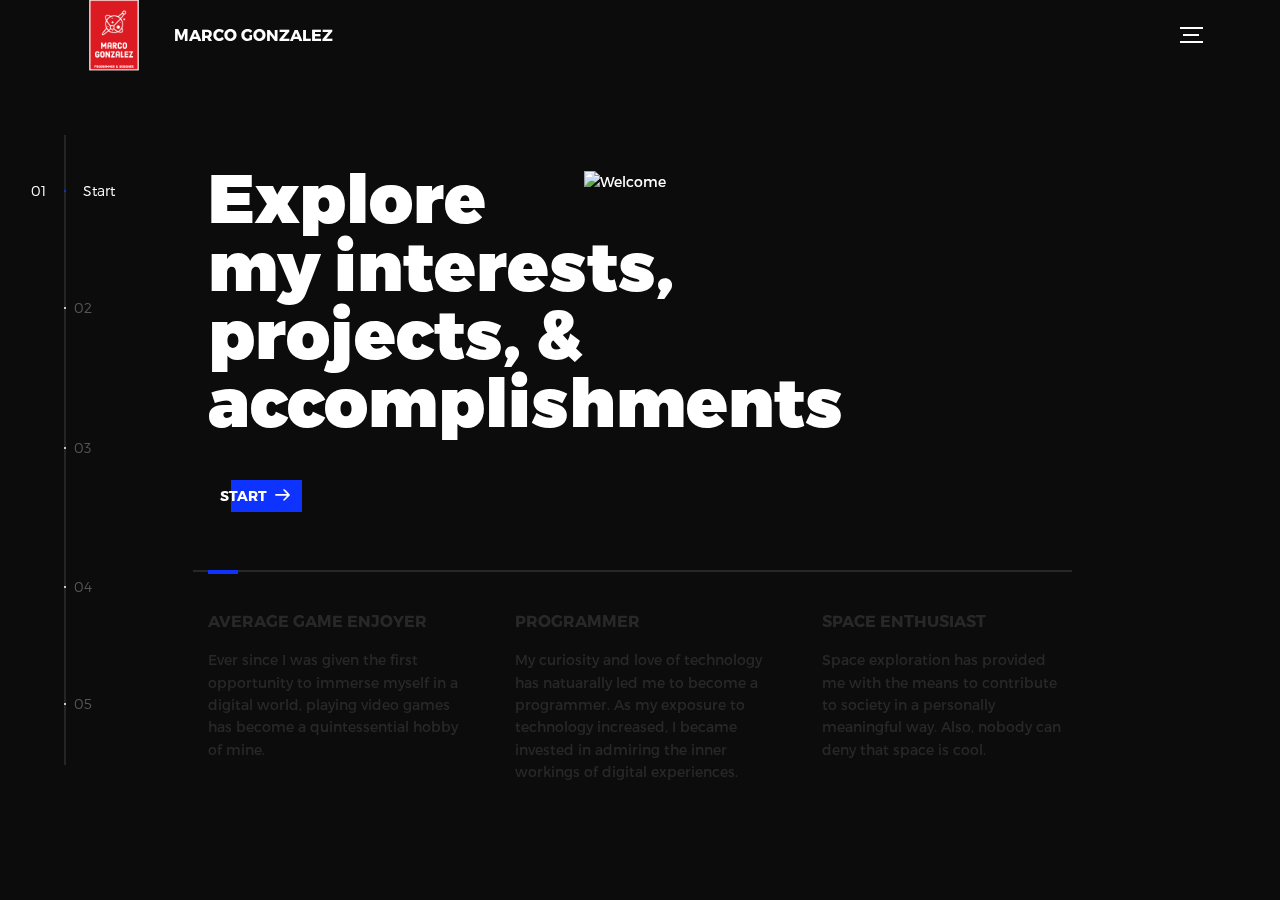
==== commit e8875536: "added "projects" page, made more links functional, added modals to corresponding links with info, in" ====
--- a/second.html
+++ b/second.html
@@ -46,9 +46,9 @@
         </header>
         <nav class="l-side-nav">
           <ul class="side-nav">
-            <li class="is-active"><span>Home</span></li>
-            <li><span>Works</span></li>
-            <li><span>About</span></li>
+            <li class="is-active"><span>Start</span></li>
+            <li><span>Gaming Hobby</span></li>
+            <li><span>Projects & Experience</span></li>
             <li><span>Contact</span></li>
             <li><span>Get Resume</span></li>
           </ul>
@@ -57,7 +57,7 @@
           <li class="l-section section section--is-active">
             <div class="intro">
               <div class="intro--banner">
-                <h1>Explore my<br>interests, projects, &<br>accomplishments</h1>
+                <h1>Explore<br>my interests, <br>projects, &<br>accomplishments</h1>
                 <button class="cta">Start
                   <svg version="1.1" id="Layer_1" xmlns="http://www.w3.org/2000/svg" xmlns:xlink="http://www.w3.org/1999/xlink" x="0px" y="0px" viewBox="0 0 150 118" style="enable-background:new 0 0 150 118;" xml:space="preserve">
                   <g transform="translate(0.000000,118.000000) scale(0.100000,-0.100000)">
@@ -87,7 +87,7 @@
           </li>
           <li class="l-section section">
             <div class="work" id="work">
-              <h2 class="page2title">Favorite Games & Experiences</h2>
+              <h2 class="page2title">Favorite Games <br>& Experiences</h2>
               <div class="work--lockup">
                 <ul class="slider">
                   <li class="slider--item slider--item-left">
@@ -124,7 +124,7 @@
                         <img src="xbox.png" alt="Xbox Logo and Consoles">
                       </div>
                       <p class="slider--item-title">Xbox & GamePass</p>
-                      <p class="slider--item-description">Lorem ipsum dolor sit amet, consectetur adipisicing elit sed do.</p>
+                      <!-- <p class="slider--item-description">Lorem ipsum dolor sit amet, consectetur adipisicing elit sed do.</p> -->
                     </a>
                   </li>
                   <li class="slider--item slider--item">
@@ -133,7 +133,7 @@
                         <img src="deblob2.jpg" alt="deBlob 2 Cover Art">
                       </div>
                       <p class="slider--item-title">deBlob</p>
-                      <p class="slider--item-description">Lorem ipsum dolor sit amet, consectetur adipisicing elit sed do.</p>
+                      <!-- <p class="slider--item-description">Lorem ipsum dolor sit amet, consectetur adipisicing elit sed do.</p> -->
                     </a>
                   </li>
                   <li class="slider--item slider--item">
@@ -142,7 +142,7 @@
                         <img src="codZombies2.jpg" alt="Call Of Duty Zombies Cover Art">
                       </div>
                       <p class="slider--item-title">Call of Duty Zombies</p>
-                      <p class="slider--item-description">Lorem ipsum dolor sit amet, consectetur adipisicing elit sed do.</p>
+                      <!-- <p class="slider--item-description">Lorem ipsum dolor sit amet, consectetur adipisicing elit sed do.</p> -->
                     </a>
                   </li>
                   <li class="slider--item slider--item">
@@ -151,7 +151,7 @@
                         <img src="MinecraftCoverArt.png" alt="Minecraft Cover Art">
                       </div>
                       <p class="slider--item-title">Minecraft</p>
-                      <p class="slider--item-description">Lorem ipsum dolor sit amet, consectetur adipisicing elit sed do.</p>
+                      <!-- <p class="slider--item-description">Lorem ipsum dolor sit amet, consectetur adipisicing elit sed do.</p> -->
                     </a>
                   </li>
                   <li class="slider--item slider--item">
@@ -160,7 +160,7 @@
                         <img src="portal2.jpg" alt="Portal 2 Cover Art">
                       </div>
                       <p class="slider--item-title">Portal 2</p>
-                      <p class="slider--item-description">Lorem ipsum dolor sit amet, consectetur adipisicing elit sed do.</p>
+                      <!-- <p class="slider--item-description">Lorem ipsum dolor sit amet, consectetur adipisicing elit sed do.</p> -->
                     </a>
                   </li>
                   <li class="slider--item slider--item">
@@ -169,7 +169,7 @@
                         <img src="transformersFoCArt.png" alt="Transformers: Fall of Cybertron Cover Art">
                       </div>
                       <p class="slider--item-title">Transformer: WfC & FoC</p>
-                      <p class="slider--item-description">Lorem ipsum dolor sit amet, consectetur adipisicing elit sed do.</p>
+                      <!-- <p class="slider--item-description">Lorem ipsum dolor sit amet, consectetur adipisicing elit sed do.</p> -->
                     </a>
                   </li>
                   <li class="slider--item slider--item">
@@ -178,7 +178,7 @@
                         <img src="destinyCoverArt.png" alt="Destiny Cover Art">
                       </div>
                       <p class="slider--item-title">Destiny</p>
-                      <p class="slider--item-description">Lorem ipsum dolor sit amet, consectetur adipisicing elit sed do.</p>
+                      <!-- <p class="slider--item-description">Lorem ipsum dolor sit amet, consectetur adipisicing elit sed do.</p> -->
                     </a>
                   </li>
                   <li class="slider--item slider--item">
@@ -187,7 +187,7 @@
                         <img src="falloutCoverArt.png" alt="Fallout 4 Cover Art">
                       </div>
                       <p class="slider--item-title">Fallout 4</p>
-                      <p class="slider--item-description">Lorem ipsum dolor sit amet, consectetur adipisicing elit sed do.</p>
+                      <!-- <p class="slider--item-description">Lorem ipsum dolor sit amet, consectetur adipisicing elit sed do.</p> -->
                     </a>
                   </li>
                   <li class="slider--item slider--item">
@@ -196,7 +196,7 @@
                         <img src="DoomCoverArt.png" alt="Doom 2016 Cover Art">
                       </div>
                       <p class="slider--item-title">Doom</p>
-                      <p class="slider--item-description">Lorem ipsum dolor sit amet, consectetur adipisicing elit sed do.</p>
+                      <!-- <p class="slider--item-description">Lorem ipsum dolor sit amet, consectetur adipisicing elit sed do.</p> -->
                     </a>
                   </li>
                   <li class="slider--item slider--item">
@@ -205,7 +205,7 @@
                         <img src="cyberpunkCover.jpg" alt="Cyberpunk 2077">
                       </div>
                       <p class="slider--item-title">Cyberpunk 2077</p>
-                      <p class="slider--item-description">Lorem ipsum dolor sit amet, consectetur adipisicing elit sed do.</p>
+                      <!-- <p class="slider--item-description">Lorem ipsum dolor sit amet, consectetur adipisicing elit sed do.</p> -->
                     </a>
                   </li>
                 </ul>
@@ -230,14 +230,15 @@
               <div class="modal-container" id="modal_container">
                 <div class="modal">
                   <img src="Nintendo2.png" alt="Wii and Nintendo DS">
+                  <h2>Diving into video games with the Wii and DS</h2>
                   <p>Like most people, my first consoles were from Nintendo. The Nintendo DS was my first video game console, 
                     and it introduced me to games that would help me formulate my preferences for games. Some of the more notable  
-                    games were Star Wars Battlefront: Elite Squadrons, Mario Kart DS, New Super Mario Bros., & Lego Star Wars: The Complete Saga. 
+                    games were <em>Star Wars Battlefront: Elite Squadrons</em>, <em>Mario Kart DS</em>, <em>New Super Mario Bros.</em>, & <em>Lego Star Wars: The Complete Saga</em>. 
                     My first memorable moments with video games come from some of these games. For example, I will never forget being stuck on World 8-8 
-                    for months when I was trying to beat New Super Mario Bros. for my sister. Soon after the DS came the Wii, which only allowed me to explore 
-                    more titles, like Wii Sports & Wii Sports Resort, while also learning that video games could also be fun when playing with friends and family. 
-                    Storytelling in games became more meaningful to me with titles such as Super Mario Galaxy 2, Star Wars: The Clone Wars - Republic Heroes, Rabbids 
-                    Go Home, & Wall-E. These consoles showed me how different games could offer a fun experience, but, most importantly, they left me wanting a larger 
+                    for months when I was trying to beat <em>New Super Mario Bros.</em> for my sister. Soon after the DS came the Wii, which only allowed me to explore 
+                    more titles, like <em>Wii Sports</em> & <em>Wii Sports Resort</em>, while also learning that video games could also be fun when playing with friends and family. 
+                    Storytelling in games became more meaningful to me with titles such as <em>Super Mario Galaxy 2</em>, <em>Star Wars: The Clone Wars - Republic Heroes</em>, <em>Rabbids 
+                    Go Home</em>, & <em>Wall-E</em>. These consoles showed me how different games could offer a fun experience, but, most importantly, they left me wanting a larger 
                     and more grandeur digital experience. 
                   </p>
                   <button id="close">Close
@@ -253,10 +254,14 @@
               <div class="modal-container" id="modal_container2">
                 <div class="modal">
                   <img src="Lucasfilm.png" alt="Lucasfilm Logo">
-                  <p>No ipsum dolor sit amet, consectetur adipisicing elit sed do.
-                    Lorem ipsum dolor sit amet, consectetur adipisicing elit sed do.
-                    Lorem ipsum dolor sit amet, consectetur adipisicing elit sed do.
-                    Lorem ipsum dolor sit amet, consectetur adipisicing elit sed do.
+                  <h2>Discovering games and their stories through Star Wars</h2>
+                  <p>Although my first consoles were from Nintendo, the first time I played a video game on dedicated hardware was when  
+                    I would play <em>Star Wars: Battlefront II</em> on my friend's PS2. This led to me eventually owning a PSP and playing 
+                    the Galactic Conquest mode constantly and on my own. Not only did I become infutuated with games since then, but 
+                    I also became an avid Star Wars fan. As I have become more invested in the video game industry, Star Wars has continued 
+                    to be an essential factor that has refined which genres I enjoy. From <em>Star Wars: Battlefront II</em> (2005), <em>Lego Star Wars: The Complete Saga</em>, 
+                    <em>Lego Star Wars III: The Clone Wars</em>, & <em>Star Wars Jedi: Fallen Order</em>, it is safe to say that Star Wars has had a massive influence 
+                    on me will continue to have an impact into the future.
                   </p>
                   <button id="close2">Close
                     <svg version="1.1" id="Layer_1" xmlns="http://www.w3.org/2000/svg" xmlns:xlink="http://www.w3.org/1999/xlink" x="0px" y="0px" viewBox="0 0 150 118" style="enable-background:new 0 0 150 118;" xml:space="preserve">
@@ -271,10 +276,13 @@
               <div class="modal-container" id="modal_container3">
                 <div class="modal">
                   <img src="present&future.png" alt="Upcoming Games">
-                  <p>No ipsum dolor sit amet, consectetur adipisicing elit sed do.
-                    Lorem ipsum dolor sit amet, consectetur adipisicing elit sed do.
-                    Lorem ipsum dolor sit amet, consectetur adipisicing elit sed do.
-                    Lorem ipsum dolor sit amet, consectetur adipisicing elit sed do.
+                  <h2>The present & the future</h2>
+                  <p>As of today, I currently enjoy unlocking new weekly cars in <em>Forza Horizon 5</em>, checking out <em>Halo Infinite's</em> multiplayer events, & 
+                    getting some god rolls in preparation for <em>Destiny 2: The Witch Queen</em> during my free time. The upcoming Destiny expansion and seasons will keep 
+                    me preoccupied as I wait for my most anticipated games which are <em>Starfield</em> and <em>S.T.A.L.K.E.R 2: Heart of Chernoybl</em>. I'm also interested in checking 
+                    out <em>Replaced</em> due to its unique art style, and <em>Redfall</em> along with <em>Deathloop</em> since I am a fan of Arkane Studios' previous work. 
+                    Lastly, I'm crossing my fingers in anticipation for a <em>Cyberpunk 2077</em> next-gen update and expansion release this year. As always, I am 
+                    excited to see what new experiences will be announced and will help grow both the video game and entertainment industry.
                   </p>
                   <button id="close3">Close
                     <svg version="1.1" id="Layer_1" xmlns="http://www.w3.org/2000/svg" xmlns:xlink="http://www.w3.org/1999/xlink" x="0px" y="0px" viewBox="0 0 150 118" style="enable-background:new 0 0 150 118;" xml:space="preserve">
@@ -289,10 +297,15 @@
               <div class="modal-container" id="modal_container4">
                 <div class="modal">
                   <img src="xbox.png" alt="Xbox Logo and Consoles">
-                  <p>No ipsum dolor sit amet, consectetur adipisicing elit sed do.
-                    Lorem ipsum dolor sit amet, consectetur adipisicing elit sed do.
-                    Lorem ipsum dolor sit amet, consectetur adipisicing elit sed do.
-                    Lorem ipsum dolor sit amet, consectetur adipisicing elit sed do.
+                  <h2>Expanding through Xbox</h2>
+                  <p>I was not able to regularly afford a new $60 game, so I started looking for a digital experience that was content heavy and would 
+                    entertain me for a long time. In order to play with my friends and delve into sizeable content, I ended up acquiring an Xbox 360 with a Kinect by combining my Christmas and birthday gifts. 
+                    From this point forward, I have primarily played on Xbox consoles and services. I mainly stuck to Microsoft's platform because all my friends played on Xbox, but I 
+                    eventually decided to stay on with the Xbox Series X because of GamePass and Microsoft rewards. The Xbox ecosystem has played an important role in allowing me to 
+                    explore different game genres without being restricted by money.  GamePass has allowed me to discover new games and genres I didn't think I would be interested in. 
+                    The Xbox team's significant progress towards their goal of providing a safe and user-friendly environment has also 
+                    persuaded me to participate by joining their administrator program to help foster the Xbox community. I plan on sticking to the Xbox ecosystem, especially as the GamePass library 
+                    increases due to recent acquisitions. I am curious to see how the Xbox community evolves and grows in the near future.
                   </p>
                   <button id="close4">Close
                     <svg version="1.1" id="Layer_1" xmlns="http://www.w3.org/2000/svg" xmlns:xlink="http://www.w3.org/1999/xlink" x="0px" y="0px" viewBox="0 0 150 118" style="enable-background:new 0 0 150 118;" xml:space="preserve">
@@ -307,10 +320,17 @@
               <div class="modal-container" id="modal_container5">
                 <div class="modal">
                   <img src="deblob2.jpg" alt="deBlob 2 Cover Art">
-                  <p>No ipsum dolor sit amet, consectetur adipisicing elit sed do.
-                    Lorem ipsum dolor sit amet, consectetur adipisicing elit sed do.
-                    Lorem ipsum dolor sit amet, consectetur adipisicing elit sed do.
-                    Lorem ipsum dolor sit amet, consectetur adipisicing elit sed do.
+                  <h2>Revolutionizing gameplay through deblob</h2>
+                  <p>One of the more impactful games in my early gaming career was <em>deBlob</em> & <em>deBlob 2</em>. 
+                    I first played <em>deBlob</em> on the Wii and was intrigued by the game's unique gameplay 
+                    which revolved around mixing colors and 3D platforming. Therefore, when <em>deBlob 2</em> 
+                    released for the Xbox 360, I had to check it out to see how the first game's gameplay 
+                    could be presented in a fresh manner. I was overjoyed when I experienced <em>deBlob 2's</em> 
+                    revolutionized gameplay and storytelling. It showed me that games did not have to be 
+                    limited to a specific formula of gameplay in accordance to the genre. Additionally, 
+                    its catchy and impactful soundtrack solidified the importance of theming in video games. 
+                    The simultaneous use of 3D platforming, 2D platforming, and third-person gameplay opened 
+                    my mind to limitless reaches that digital experiences could reach.
                   </p>
                   <button id="close5">Close
                     <svg version="1.1" id="Layer_1" xmlns="http://www.w3.org/2000/svg" xmlns:xlink="http://www.w3.org/1999/xlink" x="0px" y="0px" viewBox="0 0 150 118" style="enable-background:new 0 0 150 118;" xml:space="preserve">
@@ -325,10 +345,17 @@
               <div class="modal-container" id="modal_container6">
                 <div class="modal">
                   <img src="codZombies2.jpg" alt="Call Of Duty Zombies Cover Art">
-                  <p>No ipsum dolor sit amet, consectetur adipisicing elit sed do.
-                    Lorem ipsum dolor sit amet, consectetur adipisicing elit sed do.
-                    Lorem ipsum dolor sit amet, consectetur adipisicing elit sed do.
-                    Lorem ipsum dolor sit amet, consectetur adipisicing elit sed do.
+                  <h2>Gaming communities & Easter Eggs</h2>
+                  <p>One of the first games I purchased for my Xbox 360 was <em>Call of Duty: Black Ops II</em>. 
+                    The first-person shooter genre was not initially intrguing to me, especially the competitive 
+                    multiplayer aspect, but my friends kept telling me about a zombie horde gamemode that I should 
+                    checkout with them. This led to my dive into the <em>Call of Duty: Zombies</em> community. What kept me 
+                    immersed in this gamemode and community were the elaborate easter eggs hidden on each map. 
+                    Watching people figure out and decipher easter egg steps to ultimately unravel the lore and story 
+                    of the <em>Call of Duty: Zombies</em> universe fasinated me. I enjoyed being apart of the easter egg hunt 
+                    alongside my friends while also knowing that there was an entire community of people that shared 
+                    that same enjoyment. Most importantly, I discovered how the relationship between 
+                    the creators and players can cultivate a community that can enhance the experience provided by the game.
                   </p>
                   <button id="close6">Close
                     <svg version="1.1" id="Layer_1" xmlns="http://www.w3.org/2000/svg" xmlns:xlink="http://www.w3.org/1999/xlink" x="0px" y="0px" viewBox="0 0 150 118" style="enable-background:new 0 0 150 118;" xml:space="preserve">
@@ -343,10 +370,14 @@
               <div class="modal-container" id="modal_container7">
                 <div class="modal">
                   <img src="MinecraftCoverArt.png" alt="Minecraft Cover Art">
-                  <p>No ipsum dolor sit amet, consectetur adipisicing elit sed do.
-                    Lorem ipsum dolor sit amet, consectetur adipisicing elit sed do.
-                    Lorem ipsum dolor sit amet, consectetur adipisicing elit sed do.
-                    Lorem ipsum dolor sit amet, consectetur adipisicing elit sed do.
+                  <h2>Infinite Content in Minecraft</h2>
+                  <p>Alongside <em>Call of Duty: Black Ops II</em>, I started playing <em>Minecraft</em> through the Xbox Live Arcade to 
+                    hangout with my friends and to check out what the hype was all about. Unsurprisingly, I became heavily 
+                    invested in <em>Minecraft</em> due to the gameplay offering a multitude of ways to have fun. Like Legos, <em>Minecraft</em> 
+                    allowed my friends and I to use its existing sandbox to find ways to entertain ourselves. The occasional 
+                    updates from Mojang only ensured that the game would continue to be entertaining well into the future. 
+                    <em>Minecraft</em> ultimately provided me with a glimpse of how well made live service games could provide players with 
+                    years of content and that video games did not have to be a digital experience that only last for limited amount of time.
                   </p>
                   <button id="close7">Close
                     <svg version="1.1" id="Layer_1" xmlns="http://www.w3.org/2000/svg" xmlns:xlink="http://www.w3.org/1999/xlink" x="0px" y="0px" viewBox="0 0 150 118" style="enable-background:new 0 0 150 118;" xml:space="preserve">
@@ -361,10 +392,12 @@
               <div class="modal-container" id="modal_container8">
                 <div class="modal">
                   <img src="portal2.jpg" alt="Portal 2 Cover Art">
-                  <p>No ipsum dolor sit amet, consectetur adipisicing elit sed do.
-                    Lorem ipsum dolor sit amet, consectetur adipisicing elit sed do.
-                    Lorem ipsum dolor sit amet, consectetur adipisicing elit sed do.
-                    Lorem ipsum dolor sit amet, consectetur adipisicing elit sed do.
+                  <h2>Thinking of A new meaningful experience</h2>
+                  <p><em>Portal 2</em> provided me with one of my first memorable digital experiences that akin to a cinematic experience. 
+                    The storytelling, soundtrack, and gameplay was unique and left a lasting impact on me which was rare, for me, at the time 
+                    coming from a video game. I relished solving the game's unique puzzles and finding easter eggs on my own.  
+                    The dedicated cooperative experience was one of the first that both my sister and I enjoyed. <em>Portal 2</em> 
+                    is also the first game that provided me with memorable characters such as GLaDOS, Wheatley, & Cave Johnson.
                   </p>
                   <button id="close8">Close
                     <svg version="1.1" id="Layer_1" xmlns="http://www.w3.org/2000/svg" xmlns:xlink="http://www.w3.org/1999/xlink" x="0px" y="0px" viewBox="0 0 150 118" style="enable-background:new 0 0 150 118;" xml:space="preserve">
@@ -379,10 +412,14 @@
               <div class="modal-container" id="modal_container9">
                 <div class="modal">
                   <img src="transformersFoCArt.png" alt="Transformers: Fall of Cybertron Cover Art">
-                  <p>No ipsum dolor sit amet, consectetur adipisicing elit sed do.
-                    Lorem ipsum dolor sit amet, consectetur adipisicing elit sed do.
-                    Lorem ipsum dolor sit amet, consectetur adipisicing elit sed do.
-                    Lorem ipsum dolor sit amet, consectetur adipisicing elit sed do.
+                  <h2>Transforming the action adventure genre</h2>
+                  <p>I intrgued by High Moon's Transformers games after being left wanting a more story rich Transformers 
+                    installment after having watched the first three live action Transformer films. High Moon's use of the 
+                    amazing visual style of the films mixed with the inclusion of a more meaningful story, resulted in one 
+                    of my favorite games in the form of <em>Transformers: Fall of Cybertron</em>. Interestingly, this game led into 
+                    my appreciation for competitive multiplayer games. The game rewarded teams for cooperation and teamwork 
+                    which was different from my exposure to the run and gun style of <em>Call of Duty</em>. I began to realize that 
+                    a competitive PvP gamemode could be fun if it provides players with more than one way to contribute to the team.
                   </p>
                   <button id="close9">Close
                     <svg version="1.1" id="Layer_1" xmlns="http://www.w3.org/2000/svg" xmlns:xlink="http://www.w3.org/1999/xlink" x="0px" y="0px" viewBox="0 0 150 118" style="enable-background:new 0 0 150 118;" xml:space="preserve">
@@ -397,10 +434,15 @@
               <div class="modal-container" id="modal_container10">
                 <div class="modal">
                   <img src="destinyCoverArt.png" alt="Destiny Cover Art">
-                  <p>No ipsum dolor sit amet, consectetur adipisicing elit sed do.
-                    Lorem ipsum dolor sit amet, consectetur adipisicing elit sed do.
-                    Lorem ipsum dolor sit amet, consectetur adipisicing elit sed do.
-                    Lorem ipsum dolor sit amet, consectetur adipisicing elit sed do.
+                  <h2>Making your own fate on your own time</h2>
+                  <p>When the Xbox One and PS4 generation of consoles was debuting, <em>Destiny</em> immediately convinced me to 
+                    upgrade to a new console as soon as possible. The combination of the SciFi and MMORPG genre was attractive to me 
+                    coming from my interest in Star Wars. From its release, I have regularly played Destiny and its corresponding 
+                    sequels and expansions. Its deep and expansive lore along with the entertaining gameplay have kept me hooked. 
+                    The <em>Destiny</em> franchise made its most meaningful impact on me through the cooperative raids. I cherish the memories 
+                    I made from spending weeks trying to complete the Vault of Glass raid with my friends. Even more memories were made 
+                    over the years as more raids and similar experiences have released. This franchise is the culmination of many aspects of 
+                    gaming that I have always enjoyed and appreciated.
                   </p>
                   <button id="close10">Close
                     <svg version="1.1" id="Layer_1" xmlns="http://www.w3.org/2000/svg" xmlns:xlink="http://www.w3.org/1999/xlink" x="0px" y="0px" viewBox="0 0 150 118" style="enable-background:new 0 0 150 118;" xml:space="preserve">
@@ -415,10 +457,15 @@
               <div class="modal-container" id="modal_container11">
                 <div class="modal">
                   <img src="falloutCoverArt.png" alt="Fallout 4 Cover Art">
-                  <p>No ipsum dolor sit amet, consectetur adipisicing elit sed do.
-                    Lorem ipsum dolor sit amet, consectetur adipisicing elit sed do.
-                    Lorem ipsum dolor sit amet, consectetur adipisicing elit sed do.
-                    Lorem ipsum dolor sit amet, consectetur adipisicing elit sed do.
+                  <h2>Surviving solo & role playing</h2>
+                  <p>I had been introduced to Bethesda's RPGs through <em>Skyrim</em>, but the medieval fantasy theme failed to captivate me completely. 
+                    Naturally, I became aware of <em>Fallout 3</em>, which was dubbed as being like the <em>Elder Scroll</em> games except it was set in a 
+                    post-apocalyptic world. This meant that when <em>Fallout 4</em> was announced, I was significantly interested in finally getting 
+                    involved in deep RPG game. Soon after, <em>Fallout 4</em> became one of my favorite games and my most played single-player game. 
+                    I was fascinated by the multi-layered storytelling and freedom given to the player. This Bethesda entry delivered to me 
+                    the first single-player, role-playing experience that I truly became immersed into and fell in love with the world and lore. 
+                    <em>Fallout 4</em> showed me that the side quest and optional missions in a game could be just as meaningful and elaborate as the main quests.
+                    The love and care that can be found throughout <em>Fallout 4</em> established to me that the people behind these games truly care about their creations.  
                   </p>
                   <button id="close11">Close
                     <svg version="1.1" id="Layer_1" xmlns="http://www.w3.org/2000/svg" xmlns:xlink="http://www.w3.org/1999/xlink" x="0px" y="0px" viewBox="0 0 150 118" style="enable-background:new 0 0 150 118;" xml:space="preserve">
@@ -433,10 +480,14 @@
               <div class="modal-container" id="modal_container12">
                 <div class="modal">
                   <img src="DoomCoverArt.png" alt="Doom 2016 Cover Art">
-                  <p>No ipsum dolor sit amet, consectetur adipisicing elit sed do.
-                    Lorem ipsum dolor sit amet, consectetur adipisicing elit sed do.
-                    Lorem ipsum dolor sit amet, consectetur adipisicing elit sed do.
-                    Lorem ipsum dolor sit amet, consectetur adipisicing elit sed do.
+                  <h2>Violently shaking up the single-player fps</h2>
+                  <p>During this time, first person shooter games had garnered the reputation as either mostly being 
+                    looter shooters or competitive multiplayer games. Id Software's <em>Doom 2016</em> reboot taught me that a 
+                    modern FPS game could still provide innovative gameplay and a fun story. After enjoying my playthrough 
+                    of <em>Doom 2016</em>, I was introduced to the world of Bethesda FPS titles like <em>Wolfenstein</em>, <em>Dishonored</em>, & <em>Prey</em> 
+                    as I sought a similar similar experience. Since then, I have enjoyed the dynamic and unique gameplay 
+                    offered by these titles. Their ability to merge existing gameplay genres to create their own unique iterations 
+                    has displayed how games can continue to offer new and fresh adventures while telling a good story.
                   </p>
                   <button id="close12">Close
                     <svg version="1.1" id="Layer_1" xmlns="http://www.w3.org/2000/svg" xmlns:xlink="http://www.w3.org/1999/xlink" x="0px" y="0px" viewBox="0 0 150 118" style="enable-background:new 0 0 150 118;" xml:space="preserve">
@@ -451,10 +502,14 @@
               <div class="modal-container" id="modal_container13">
                 <div class="modal">
                   <img src="cyberpunkCover.jpg" alt="Cyberpunk 2077">
-                  <p>No ipsum dolor sit amet, consectetur adipisicing elit sed do.
-                    Lorem ipsum dolor sit amet, consectetur adipisicing elit sed do.
-                    Lorem ipsum dolor sit amet, consectetur adipisicing elit sed do.
-                    Lorem ipsum dolor sit amet, consectetur adipisicing elit sed do.
+                  <h2>The RPG of the future</h2>
+                  <p>Having been a fan of the cyberpunk genre, <em>Cyberpunk 2077</em> had been on my most anticapated game list for long time. 
+                    Coming off my experience with <em>Fallout 4</em> and its expansions, I relished in the ability to have a similar immersive 
+                    experience in a cyberpunk world. Not only did <em>Cyberpunk 2077</em> provide me with a similar experience, but it exceeded my 
+                    expectations by putting forward a detailed and convincing world that had only previously been seen in AAA first-party 
+                    games like <em>The Last of Us</em> and <em>God of War</em>. I was amazed by the acting and technology used to depict the characters and 
+                    world of <em>Cyberpunk 2077</em>. This game served as my glimpse into the next generation of video games, and I can't wait to 
+                    see what the future of RPGs will be now that a new standard has been set.
                   </p>
                   <button id="close13">Close
                     <svg version="1.1" id="Layer_1" xmlns="http://www.w3.org/2000/svg" xmlns:xlink="http://www.w3.org/1999/xlink" x="0px" y="0px" viewBox="0 0 150 118" style="enable-background:new 0 0 150 118;" xml:space="preserve">
@@ -472,8 +527,8 @@
           <li class="l-section section">
             <div class="about">
               <div class="about--banner">
-                <h2>We<br>believe in<br>passionate<br>people</h2>
-                <a href="#0">Career
+                <h2>Check out<br>my latest<br>projects<br>& more</h2>
+                <a href="https://github.com/MarcoAG-115">See More on Github
                   <span>
                     <svg version="1.1" id="Layer_1" xmlns="http://www.w3.org/2000/svg" xmlns:xlink="http://www.w3.org/1999/xlink" x="0px" y="0px" viewBox="0 0 150 118" style="enable-background:new 0 0 150 118;" xml:space="preserve">
                     <g transform="translate(0.000000,118.000000) scale(0.100000,-0.100000)">
@@ -482,19 +537,171 @@
                     </svg>
                   </span>
                 </a>
-                <img src="assets/img/about-visual.png" alt="About Us">
+                <img src="Judys_Apartment.PNG" alt="About Us">
               </div>
               <div class="about--options">
-                <a href="#0">
-                  <h3>Winners</h3>
+                <a href="#0" id="Open14">
+                  <h3 class="page3title">Student Info System</h3>
                 </a>
-                <a href="#0">
-                  <h3>Philosophy</h3>
+                <a href="#0" id="Open15">
+                  <h3 class="page3title">Web/App Design Practice</h3>
                 </a>
-                <a href="#0">
-                  <h3>History</h3>
+                <a href="#0" id="Open16">
+                  <h3 class="page3title">Angular Website Redesign</h3>
                 </a>
               </div>
+
+              <div class="modal-container" id="modal_container14">
+                <div class="modal">
+                  <!-- <img src="cyberpunkCover.jpg" alt="Cyberpunk 2077"> -->
+                  <video width="400" controls>
+                    <source src="Student_Info_Sys.mp4" type="video/mp4">
+                    Your browser does not support HTML video.
+                  </video>
+                  <h2>Student Info System</h2>
+                  <p>For this project, I created a program that mimicked a student information system and database that a school would utilize.
+                    This system has the ability to store the logins of individual students and faculty. It is capable of detecting which login  
+                    is correct while also insuring it corresponds to the correct login portal (student or faculty). The system also stores 
+                    information for each student using their credentials. This information includes: courses taken each semester, letters grades, 
+                    for each course, and course status for each course. A student is able to view this information, which is displayed through GUI. 
+                    Faculty can update the info of each individual student. This includes that ability to change the status and grade of current courses 
+                    or the ability to add courses. This project was completed using Java and its built in GUI tools. Glimpse at the demo above or <a href="https://github.com/MarcoAG-115/Project2_StudentInfoSys.git" target="_blank">check out the repository.</a>
+                  </p>
+                  <!-- <a href="#0" target="_blank">Link</a> -->
+                  <button id="close14">Close
+                    <svg version="1.1" id="Layer_1" xmlns="http://www.w3.org/2000/svg" xmlns:xlink="http://www.w3.org/1999/xlink" x="0px" y="0px" viewBox="0 0 150 118" style="enable-background:new 0 0 150 118;" xml:space="preserve">
+                      <g transform="translate(0.000000,118.000000) scale(0.100000,-0.100000)">
+                        <path d="M870,1167c-34-17-55-57-46-90c3-15,81-100,194-211l187-185l-565-1c-431,0-571-3-590-13c-55-28-64-94-18-137c21-20,33-20,597-20h575l-192-193C800,103,794,94,849,39c20-20,39-29,61-29c28,0,63,30,298,262c147,144,272,271,279,282c30,51,23,60-219,304C947,1180,926,1196,870,1167z"/>
+                      </g>
+                      </svg>
+                      <span class="btn-background"></span>
+                  </button>
+                </div>
+              </div>
+              <div class="modal-container" id="modal_container15">
+                <div class="modal">
+                  <!-- <img src="" alt="Cyberpunk 2077"> -->
+                  <div class="slideshow-container">
+
+                    <!-- Full-width images with number and caption text -->
+                    <div class="mySlides fade">
+                      <!-- <div class="numbertext">1 / 4</div> -->
+                      <img src="HomePage.png" style="width:100%">
+                      <!-- <div class="text">Caption Text</div> -->
+                    </div>
+                  
+                    <div class="mySlides fade">
+                      <!-- <div class="numbertext">2 / 4</div> -->
+                      <img src="LoginPage.png" style="width:100%">
+                      <!-- <div class="text">Caption Two</div> -->
+                    </div>
+                  
+                    <div class="mySlides fade">
+                      <!-- <div class="numbertext">3 / 4</div> -->
+                      <img src="SearchResultPage.png" style="width:100%">
+                      <!-- <div class="text">Caption Three</div> -->
+                    </div>
+
+                    <div class="mySlides fade">
+                      <!-- <div class="numbertext">4 / 4</div> -->
+                      <img src="SignUpPage.png" style="width:100%">
+                      <!-- <div class="text">Caption Three</div> -->
+                    </div>
+
+                    <div class="mySlides fade">
+                      <!-- <div class="numbertext">4 / 4</div> -->
+                      <img src="CrashFormApp_StartPage.png" style="width:100%">
+                      <!-- <div class="text">Caption Three</div> -->
+                    </div>
+
+                    <div class="mySlides fade">
+                      <!-- <div class="numbertext">4 / 4</div> -->
+                      <img src="VehicleInfoPage_CrashFormApp.png" style="width:100%">
+                      <!-- <div class="text">Caption Three</div> -->
+                    </div>
+
+                    <div class="mySlides fade">
+                      <!-- <div class="numbertext">4 / 4</div> -->
+                      <img src="IncidentInfoPage_CrashFormApp.png" style="width:100%">
+                      <!-- <div class="text">Caption Three</div> -->
+                    </div>
+
+                    <div class="mySlides fade">
+                      <!-- <div class="numbertext">4 / 4</div> -->
+                      <img src="CrashDescPage_CrashFormApp.png" style="width:100%">
+                      <!-- <div class="text">Caption Three</div> -->
+                    </div>
+
+                    <div class="mySlides fade">
+                      <!-- <div class="numbertext">4 / 4</div> -->
+                      <img src="NarrativePage_CrashFormApp.png" style="width:100%">
+                      <!-- <div class="text">Caption Three</div> -->
+                    </div>
+
+                    <div class="mySlides fade">
+                      <!-- <div class="numbertext">4 / 4</div> -->
+                      <img src="FinalPage_CrashFormApp.png" style="width:100%">
+                      <!-- <div class="text">Caption Three</div> -->
+                    </div>
+                  
+                    <!-- Next and previous buttons -->
+                    <a class="prev" onclick="plusSlides(-1)">&#10094;</a>
+                    <a class="next" onclick="plusSlides(1)">&#10095;</a>
+                  </div>
+                  <br>
+                  
+                  <!-- The dots/circles -->
+                  <!-- <div style="text-align: left">
+                    <span class="dot" onclick="currentSlide(1)"></span>
+                    <span class="dot" onclick="currentSlide(2)"></span>
+                    <span class="dot" onclick="currentSlide(3)"></span>
+                  </div> -->
+                  <h2>Web/App Design Practice</h2>
+                  <p>For my UI/UX Design course, I learned the essential foundation on creating a user oriented experience. After teaching myself 
+                    Adobe XD, put my newly acquired knowledge on UI/UX design to the test my creating mockups for web apps. One of these mockups   
+                    depicts how a scholarship search engine website and/or app could function and be interacted with. The other mockup represents 
+                    a website and/or app for emergency response personnel that allows them to report a traffic accident with ease. These two 
+                    concepts were created with a focus on simplicity, accessibility, and compatibility. My design goals were to create an app and/or 
+                    website that anyone can use on any device without previous experience. A simple and effecient design can result in improved  
+                    user satisfaction since they are able to complete their tasks quickly. These concepts were created using Adobe XD and can be 
+                    previewed above and their individual files can be seen on <a href="https://github.com/MarcoAG-115/Website-App_DesignPractice.git" target="_blank">the GitHub page.</a>
+                  </p>
+                  <button id="close15">Close
+                    <svg version="1.1" id="Layer_1" xmlns="http://www.w3.org/2000/svg" xmlns:xlink="http://www.w3.org/1999/xlink" x="0px" y="0px" viewBox="0 0 150 118" style="enable-background:new 0 0 150 118;" xml:space="preserve">
+                      <g transform="translate(0.000000,118.000000) scale(0.100000,-0.100000)">
+                        <path d="M870,1167c-34-17-55-57-46-90c3-15,81-100,194-211l187-185l-565-1c-431,0-571-3-590-13c-55-28-64-94-18-137c21-20,33-20,597-20h575l-192-193C800,103,794,94,849,39c20-20,39-29,61-29c28,0,63,30,298,262c147,144,272,271,279,282c30,51,23,60-219,304C947,1180,926,1196,870,1167z"/>
+                      </g>
+                      </svg>
+                      <span class="btn-background"></span>
+                  </button>
+                </div>
+              </div>
+              <div class="modal-container" id="modal_container16">
+                <div class="modal">
+                  <video width="400" controls>
+                    <source src="Final_Website_Demo.mov" type="video/mp4">
+                    Your browser does not support HTML video.
+                  </video>
+                  <h2>Angular Website Redesign</h2>
+                  <p>This is one of my latest projects in which myself and two other students had to redesign an existing website for  
+                    a professor at Auburn University. Due to the old website's out-of-date functionality, it was decided that it would be 
+                    more time effecient and effective to remake the website using an Angular framework. This resulted in the creation of a  
+                    modern and more functional rendition of the previous website. By utilizing Angular and remaking the website, the user experience 
+                    was able to be improved significantly by establishing a design language that was familiar but also made navigation easier.  
+                    Ultimately, information could be found faster and with ease. Through this project, I learned how to utilize a framework like 
+                    Angular while also honing my website prgramming and design skills. View the website in the video above or <a href="https://github.com/MarcoAG-115/Website-Redesign-UIcourse.git" target="_blank">check out the repository.</a>
+                  </p>
+                  <button id="close16">Close
+                    <svg version="1.1" id="Layer_1" xmlns="http://www.w3.org/2000/svg" xmlns:xlink="http://www.w3.org/1999/xlink" x="0px" y="0px" viewBox="0 0 150 118" style="enable-background:new 0 0 150 118;" xml:space="preserve">
+                      <g transform="translate(0.000000,118.000000) scale(0.100000,-0.100000)">
+                        <path d="M870,1167c-34-17-55-57-46-90c3-15,81-100,194-211l187-185l-565-1c-431,0-571-3-590-13c-55-28-64-94-18-137c21-20,33-20,597-20h575l-192-193C800,103,794,94,849,39c20-20,39-29,61-29c28,0,63,30,298,262c147,144,272,271,279,282c30,51,23,60-219,304C947,1180,926,1196,870,1167z"/>
+                      </g>
+                      </svg>
+                      <span class="btn-background"></span>
+                  </button>
+                </div>
+              </div>
+
             </div>
           </li>
           <li class="l-section section">
@@ -605,9 +812,9 @@
     </div>
   </div>
   <ul class="outer-nav">
-    <li class="is-active">Home</li>
-    <li>Works</li>
-    <li>About</li>
+    <li class="is-active">Start</li>
+    <li>Gaming Career</li>
+    <li>Projects & Experience</li>
     <li>Contact</li>
     <li>Hire us</li>
   </ul>
--- a/assets/css/main.css
+++ b/assets/css/main.css
@@ -713,7 +713,7 @@
 
 .intro--banner h1 {
   position: relative;
-  font-size: 55px;
+  font-size: 68px;
   font-weight: 900;
   line-height: 1;
   z-index: 1;
@@ -941,7 +941,14 @@
 
 .work .modal p {
   color: #fff;
-  font-size: 15px;
+  font-size: 14px;
+}
+
+.work .modal h2 {
+  font-size: 18px;
+  text-align: left;
+  margin: 0 0 1px 0;
+  text-transform: uppercase;
 }
 
 .work .modal img {
@@ -998,7 +1005,8 @@
 
 .work h2 {
   margin: 0 0 20px 0;
-  font-size: 30px;
+  font-size: 68px;
+  line-height: 1;
   text-align: center;
 }
 
@@ -1369,33 +1377,200 @@
   }
 }
 
+.about .modal-container {
+  display: -webkit-box;
+  display: -ms-flexbox;
+  display: flex;
+  -webkit-box-align: center;
+      -ms-flex-align: center;
+          align-items: center;
+  -webkit-box-pack: center;
+      -ms-flex-pack: center;
+          justify-content: center;
+  position: fixed;
+  opacity: 0;
+  pointer-events: none;
+  top: 20px;
+  left: 0;
+  z-index: 1;
+  height: 100vh;
+  width: 100vw;
+  -webkit-transition: opacity 0.3s ease;
+  transition: opacity 0.3s ease;
+}
+
+.about .modal-container.show {
+  pointer-events: auto;
+  opacity: 1;
+}
+
+.about .about--banner.blur {
+  -webkit-filter: blur(5px);
+          filter: blur(5px);
+}
+
+.about .page3title.blur {
+  -webkit-filter: blur(5px);
+          filter: blur(5px);
+}
+
+.about .modal {
+  background-color: #111010fb;
+  border-radius: 40px;
+  -webkit-box-shadow: 0 0 30px rgba(255, 255, 255, 0.8);
+          box-shadow: 0 0 30px rgba(255, 255, 255, 0.8);
+  padding: 50px 50px;
+  width: 900px;
+  height: 520px;
+  max-width: 100%;
+  text-align: left;
+  /* The dots/bullets/indicators */
+  /* Fading animation */
+}
+
+.about .modal a {
+  color: #fff;
+}
+
+.about .modal .slideshow-container {
+  max-width: 380px;
+  position: relative;
+  margin: 10px 0 0 0;
+  /* Hide the images by default */
+  /* Next & previous buttons */
+  /* Position the "next button" to the right */
+  /* On hover, add a black background color with a little bit see-through */
+}
+
+.about .modal .slideshow-container .mySlides {
+  display: none;
+  /* Caption text */
+  /* Number text (1/3 etc) */
+}
+
+.about .modal .slideshow-container .mySlides .text {
+  color: #f2f2f2;
+  font-size: 15px;
+  padding: 8px 12px;
+  position: absolute;
+  bottom: 8px;
+  width: 100%;
+  text-align: center;
+}
+
+.about .modal .slideshow-container .mySlides .numbertext {
+  color: #ff29e2;
+  font-size: 12px;
+  padding: 8px 12px;
+  position: absolute;
+  top: 0;
+}
+
+.about .modal .slideshow-container .prev, .about .modal .slideshow-container .next {
+  cursor: pointer;
+  position: absolute;
+  top: 50%;
+  width: auto;
+  margin-top: -22px;
+  padding: 16px;
+  color: #ff0000;
+  font-weight: bold;
+  font-size: 18px;
+  -webkit-transition: 0.6s ease;
+  transition: 0.6s ease;
+  border-radius: 0 3px 3px 0;
+  -webkit-user-select: none;
+     -moz-user-select: none;
+      -ms-user-select: none;
+          user-select: none;
+}
+
+.about .modal .slideshow-container .next {
+  right: 0;
+  border-radius: 3px 0 0 3px;
+}
+
+.about .modal .slideshow-container .prev:hover, .about .modal .slideshow-container .next:hover {
+  background-color: rgba(0, 0, 0, 0.8);
+}
+
+.about .modal .dot {
+  cursor: pointer;
+  height: 10px;
+  width: 10px;
+  margin: 0 2px 0 0;
+  background-color: #bbb;
+  border-radius: 50%;
+  display: inline-block;
+  -webkit-transition: background-color 0.6s ease;
+  transition: background-color 0.6s ease;
+}
+
+.about .modal .active, .about .modal .dot:hover {
+  background-color: #717171;
+}
+
+.about .modal .fade {
+  -webkit-animation-name: fade;
+  -webkit-animation-duration: 1.5s;
+  animation-name: fade;
+  animation-duration: 1.5s;
+}
+
+.about .modal a[target="_blank"]:after {
+  content: url([data-uri]);
+  margin: 0 3px 0 5px;
+}
+
+.about .modal p {
+  color: #fff;
+  font-size: 14px;
+}
+
+.about .modal button {
+  position: relative;
+  padding: 5px 17px 5px 12px;
+  font-weight: 700;
+  text-transform: uppercase;
+  background-color: #0f33ff;
+  border: none;
+}
+
+.about .modal button .btn-background {
+  position: absolute;
+  top: 0;
+  left: 23px;
+  right: 0;
+  height: 100%;
+  background-color: #0f33ff;
+  z-index: -1;
+  -webkit-transition: left .2s ease-in-out;
+  transition: left .2s ease-in-out;
+}
+
+.about .modal button:hover {
+  background-color: #8f0000;
+  padding: 6px 18px 6px 13px;
+}
+
+.about .modal button:hover .btn-background {
+  left: 0;
+}
+
+.about .modal button:focus {
+  outline: none;
+}
+
+.about .modal button svg {
+  position: relative;
+  left: 5px;
+  width: 15px;
+  fill: #fff;
+}
+
 .about--banner {
   position: relative;
   height: 475px;
-}
-
-.about--banner::before {
-  content: "";
-  position: absolute;
-  top: 20px;
-  left: 200px;
-  -webkit-transform: rotate(-25deg);
-          transform: rotate(-25deg);
-  border: 5px solid #0f33ff;
-  border-right-color: transparent;
-  border-bottom-color: transparent;
-}
-
-.about--banner::after {
-  content: "";
-  position: absolute;
-  top: 75px;
-  left: 400px;
-  -webkit-transform: rotate(45deg);
-          transform: rotate(45deg);
-  width: 10px;
-  height: 10px;
-  background-color: #0f33ff;
 }
 
 .about--banner h2 {
@@ -1405,27 +1580,6 @@
   font-weight: 900;
   line-height: 1;
   z-index: 1;
-}
-
-.about--banner h2::before {
-  content: "";
-  position: absolute;
-  top: 60px;
-  left: 268px;
-  width: 30px;
-  height: 30px;
-  background-color: #0f33ff;
-  border-radius: 50%;
-}
-
-.about--banner h2::after {
-  content: "";
-  position: absolute;
-  top: 255px;
-  left: 255px;
-  width: 10px;
-  height: 10px;
-  background-color: #0f33ff;
 }
 
 .about--banner a {
@@ -1451,16 +1605,21 @@
 }
 
 .about--banner img {
-  position: absolute;
-  bottom: -90px;
-  right: -12px;
+  width: 2000px;
+  height: 1000px;
+  position: relative;
+  right: 500px;
+  top: -600px;
+  z-index: -100;
+  -webkit-filter: brightness(35%) blur(3px);
+          filter: brightness(35%) blur(3px);
 }
 
 .about--options {
   display: -webkit-box;
   display: -ms-flexbox;
   display: flex;
-  max-width: 600px;
+  max-width: 1000px;
   -webkit-box-pack: justify;
       -ms-flex-pack: justify;
           justify-content: space-between;
@@ -1471,35 +1630,35 @@
 
 .about--options > a {
   position: relative;
-  width: 150px;
-  height: 75px;
+  width: 200px;
+  height: 125px;
   text-decoration: none;
   color: #fff;
-  border: 10px solid #0f33ff;
+  border: 8px solid #8f0000;
   background-position: center;
   background-size: cover;
   background-repeat: no-repeat;
 }
 
 .about--options > a:nth-child(1) {
-  background-image: url("../img/about-winners.jpg");
+  background-image: url("../img/student_info_sys.png");
 }
 
 .about--options > a:nth-child(2) {
-  background-image: url("../img/about-philosophy.jpg");
+  background-image: url("../img/CrashDescPage_CrashFormApp.png");
 }
 
 .about--options > a:nth-child(3) {
-  background-image: url("../img/about-history.jpg");
+  background-image: url("../img/COMPpage_WIP.png");
 }
 
 .about--options > a:hover h3 {
-  bottom: -50px;
+  bottom: -85px;
 }
 
 .about--options h3 {
   position: absolute;
-  bottom: -38px;
+  bottom: -75px;
   left: 10px;
   font-size: 16px;
   text-transform: uppercase;
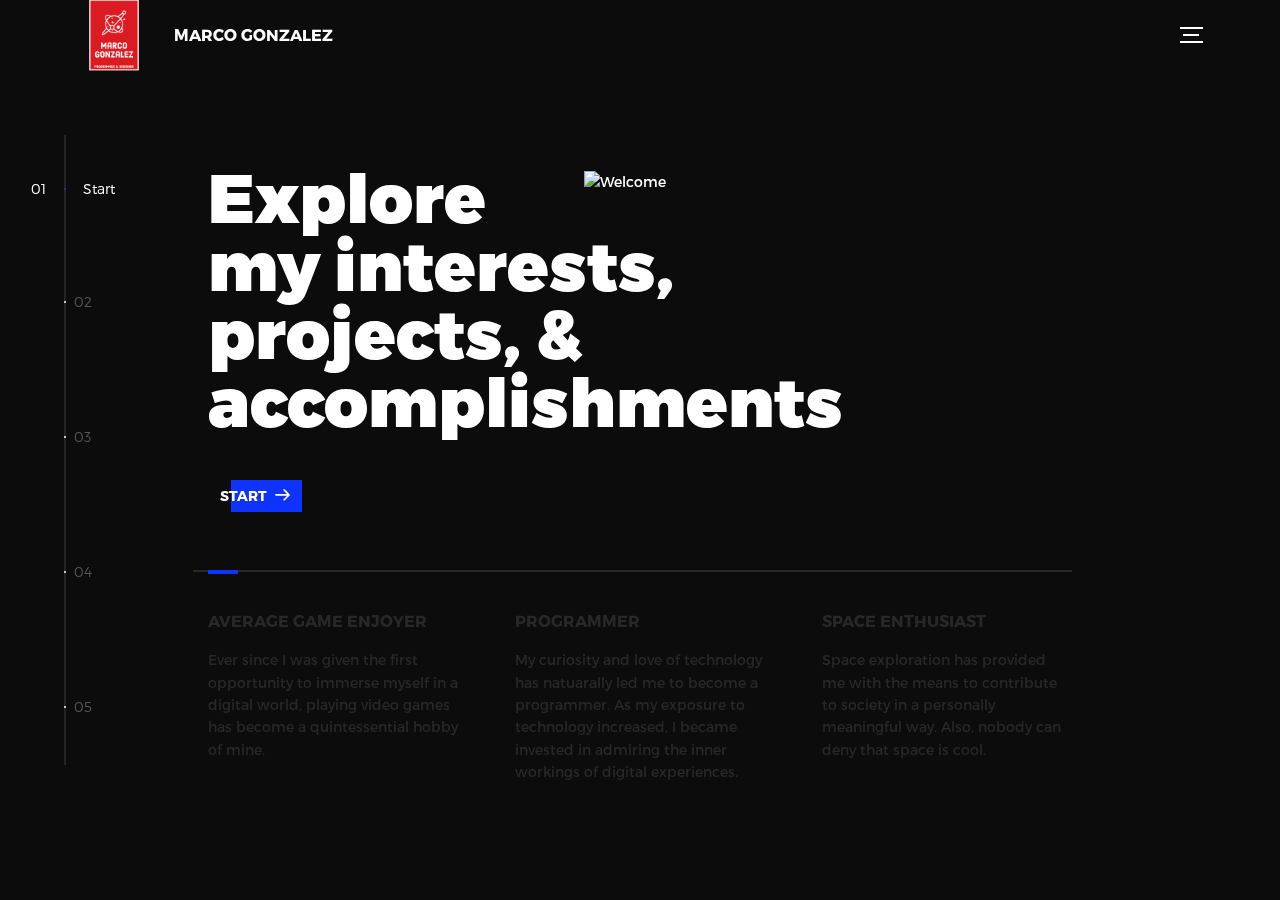
==== commit 145d4801: "finished & included all content / added resume & contact info / added more social inks & links to di" ====
--- a/second.html
+++ b/second.html
@@ -23,7 +23,7 @@
 
 <!-- notification for small viewports and landscape oriented smartphones -->
 <div class="device-notification">
-  <a class="device-notification--logo" href="#0">
+  <a class="device-notification--logo" href="index.html">
     <img width="300" height="300" src="MarcoGonzalezLogo.png" alt="Marco Gonzalez Logo">
     <p>Oopsie!!!</p>
   </a>
@@ -35,11 +35,11 @@
     <div id="viewport" class="l-viewport">
       <div class="l-wrapper">
         <header class="header">
-          <a class="header--logo" href="#0">
+          <a class="header--logo" href="index.html">
             <img width="100" height="100" src="MarcoGonzalezLogo.png" alt="Marco Gonzalez Logo">
             <p>Marco Gonzalez</p>
           </a>
-          <button class="header--cta cta">Get Resume</button>
+          <!-- <button class="header--cta cta">Get Resume</button> -->
           <div class="header--nav-toggle">
             <span></span>
           </div>
@@ -49,7 +49,7 @@
             <li class="is-active"><span>Start</span></li>
             <li><span>Gaming Hobby</span></li>
             <li><span>Projects & Experience</span></li>
-            <li><span>Contact</span></li>
+            <li><span>Space Enthusiast</span></li>
             <li><span>Get Resume</span></li>
           </ul>
         </nav>
@@ -705,28 +705,59 @@
             </div>
           </li>
           <li class="l-section section">
+            <div class="contact1">
+              <div class="contact1--lockup">
+                <h1>Satiating<br>my curiosity</h1>
+                <!-- <img src="CrystalPalace_Shuttle.jpg" alt="About Us"> -->
+                <div class="modal1">
+                  <div class="modal1--information">
+                    <p>Having lived near Huntsville, Alabama for most of my life, my parents would frequently take my sister and I to 
+                      the U.S. Space and Rocket Center as we grew up. By the time I started getting interested in space exploration, 
+                      the Space Shuttle Program was winding down and the Commercial Crew Program was set to take its place. As time 
+                      went on I started to view space exploration as a far-fetched dream that I would never truly witness due to the state 
+                      of the world. My interest was reinvigorated when I witnessed SpaceX land their first orbital booster. The increasing rate 
+                      of advancements in the space industry maintained my attention for the following years. Seeing were the industry is now, I 
+                      became convinced that I wanted to partake in any way that I could, especially because the space industry is heading in a direction that  
+                      once seemed like science fiction. I think that space exploration is a noble and very human goal since it embodies humanity's 
+                      intrinsic need to learn and explore while persevering. The advancement of space exploration is a larger-than-life journey that 
+                      helps to give some meaning to our place in the universe.
+                    </p>
+                    <!-- <a href="mgprime115@gmail.com">mgprime115@gmail.com</a> -->
+                    <!-- <a href="tel:+148126287560">+48 12 628 75 60</a> -->
+                  </div>
+                  <!-- <ul class="modal1--options">
+                    <li><a href="https://github.com/MarcoAG-115">GitHub</a></li>
+                    <li><a href="https://www.linkedin.com/in/marco-a-g/">LinkedIn</a></li>
+                    <li><a href="Resume - Marco Gonzalez.pdf">Get Resume</a></li>
+                  </ul> -->
+                </div>
+              </div>
+            </div>
+          </li>
+
+          <li class="l-section section">
             <div class="contact">
               <div class="contact--lockup">
                 <div class="modal">
                   <div class="modal--information">
-                    <p>Pawia 5, 31-154 Kraków, Poland</p>
-                    <a href="mailto:ouremail@gmail.com">ouremail@gmail.com</a>
-                    <a href="tel:+148126287560">+48 12 628 75 60</a>
+                    <p>Birmingham, Alabama, USA</p>
+                    <a href="mgprime115@gmail.com">mgprime115@gmail.com</a>
+                    <!-- <a href="tel:+148126287560">+48 12 628 75 60</a> -->
                   </div>
                   <ul class="modal--options">
-                    <li><a href="#0">Bēhance</a></li>
-                    <li><a href="#0">dribbble</a></li>
-                    <li><a href="mailto:ouremail@gmail.com">Contact Us</a></li>
+                    <li><a href="https://github.com/MarcoAG-115">GitHub</a></li>
+                    <li><a href="https://www.linkedin.com/in/marco-a-g/">LinkedIn</a></li>
+                    <li><a href="Resume - Marco Gonzalez.pdf">Get Resume</a></li>
                   </ul>
                 </div>
               </div>
             </div>
           </li>
-          <li class="l-section section">
+          <!--<li class="l-section section">
             <div class="hire">
               <h2>You want us to do</h2>
               <!-- checkout formspree.io for easy form setup -->
-              <form class="work-request">
+              <!--<form class="work-request">
                 <div class="work-request--options">
                   <span class="options-a">
                     <input id="opt-1" type="checkbox" value="app design">
@@ -806,7 +837,7 @@
                 <input type="submit" value="Send Request">
               </form>
             </div>
-          </li>
+          </li>-->
         </ul>
       </div>
     </div>
@@ -815,8 +846,8 @@
     <li class="is-active">Start</li>
     <li>Gaming Career</li>
     <li>Projects & Experience</li>
-    <li>Contact</li>
-    <li>Hire us</li>
+    <li>Space Enthusiast</li>
+    <li>Get Resume</li>
   </ul>
 </div>
 
--- a/assets/css/main.css
+++ b/assets/css/main.css
@@ -1731,7 +1731,7 @@
   left: 0;
   width: 100%;
   height: 100%;
-  background-image: url("../img/contact-visual.png");
+  background-image: url("../img/CrystalPalace_Shuttle.jpg");
   background-position: center;
   background-size: cover;
   background-repeat: no-repeat;
@@ -1801,20 +1801,135 @@
 }
 
 .contact--lockup .modal--options li:nth-child(1) {
-  background-color: #1769ff;
+  background-color: #280f83;
 }
 
 .contact--lockup .modal--options li:nth-child(2) {
-  background-color: #ea4c89;
+  background-color: #3395f0;
 }
 
 .contact--lockup .modal--options li:nth-child(3) {
   margin-bottom: 0;
-  background-color: #0f33ff;
+  background-color: #8f0000;
   text-transform: uppercase;
 }
 
 .contact--lockup .modal--options a {
+  display: block;
+  width: 100%;
+  padding: 8px 0;
+  text-decoration: none;
+  color: #fff;
+  font-weight: 700;
+}
+
+.contact1 {
+  position: fixed;
+  top: 0;
+  left: 0;
+  width: 100%;
+  height: 100%;
+  background-image: url("../img/IMG_3570.jpeg");
+  background-position: center;
+  background-size: cover;
+  background-repeat: no-repeat;
+}
+
+.contact1--lockup {
+  position: relative;
+  display: -webkit-box;
+  display: -ms-flexbox;
+  display: flex;
+  width: 900px;
+  max-width: 75%;
+  height: 100%;
+  -webkit-box-align: center;
+      -ms-flex-align: center;
+          align-items: center;
+  -webkit-box-pack: end;
+      -ms-flex-pack: end;
+          justify-content: flex-end;
+  margin: 0 auto;
+}
+
+.contact1--lockup h1 {
+  position: relative;
+  margin-top: 35px;
+  margin-right: 30px;
+  font-size: 68px;
+  font-weight: 900;
+  line-height: 1;
+  z-index: 1;
+}
+
+@media (max-width: 1180px) {
+  .contact1--lockup {
+    max-width: 90%;
+  }
+}
+
+@media (max-width: 767px) {
+  .contact1--lockup {
+    -webkit-box-pack: center;
+        -ms-flex-pack: center;
+            justify-content: center;
+  }
+}
+
+.contact1--lockup .modal1 {
+  padding: 45px 45px;
+  width: 1000px;
+  height: 400px;
+  text-align: left;
+  background-color: #0c0c0c;
+  -webkit-box-shadow: 0 0 30px 0 rgba(0, 0, 0, 0.75);
+          box-shadow: 0 0 30px 0 rgba(0, 0, 0, 0.75);
+  display: -webkit-box;
+  display: -ms-flexbox;
+  display: flex;
+}
+
+.contact1--lockup .modal1--information p,
+.contact1--lockup .modal1--information a {
+  display: -webkit-box;
+  display: -ms-flexbox;
+  display: flex;
+  margin: 14px 0;
+  text-decoration: none;
+  color: #fff;
+  font-weight: 700;
+}
+
+.contact1--lockup .modal1--information p {
+  margin-top: 0;
+}
+
+.contact1--lockup .modal1--options {
+  margin: 0;
+  padding: 0;
+  list-style: none;
+}
+
+.contact1--lockup .modal1--options > li {
+  width: 130px;
+  margin: 0 auto 25px auto;
+}
+
+.contact1--lockup .modal1--options li:nth-child(1) {
+  background-color: #280f83;
+}
+
+.contact1--lockup .modal1--options li:nth-child(2) {
+  background-color: #3395f0;
+}
+
+.contact1--lockup .modal1--options li:nth-child(3) {
+  margin-bottom: 0;
+  background-color: #8f0000;
+  text-transform: uppercase;
+}
+
+.contact1--lockup .modal1--options a {
   display: block;
   width: 100%;
   padding: 8px 0;
